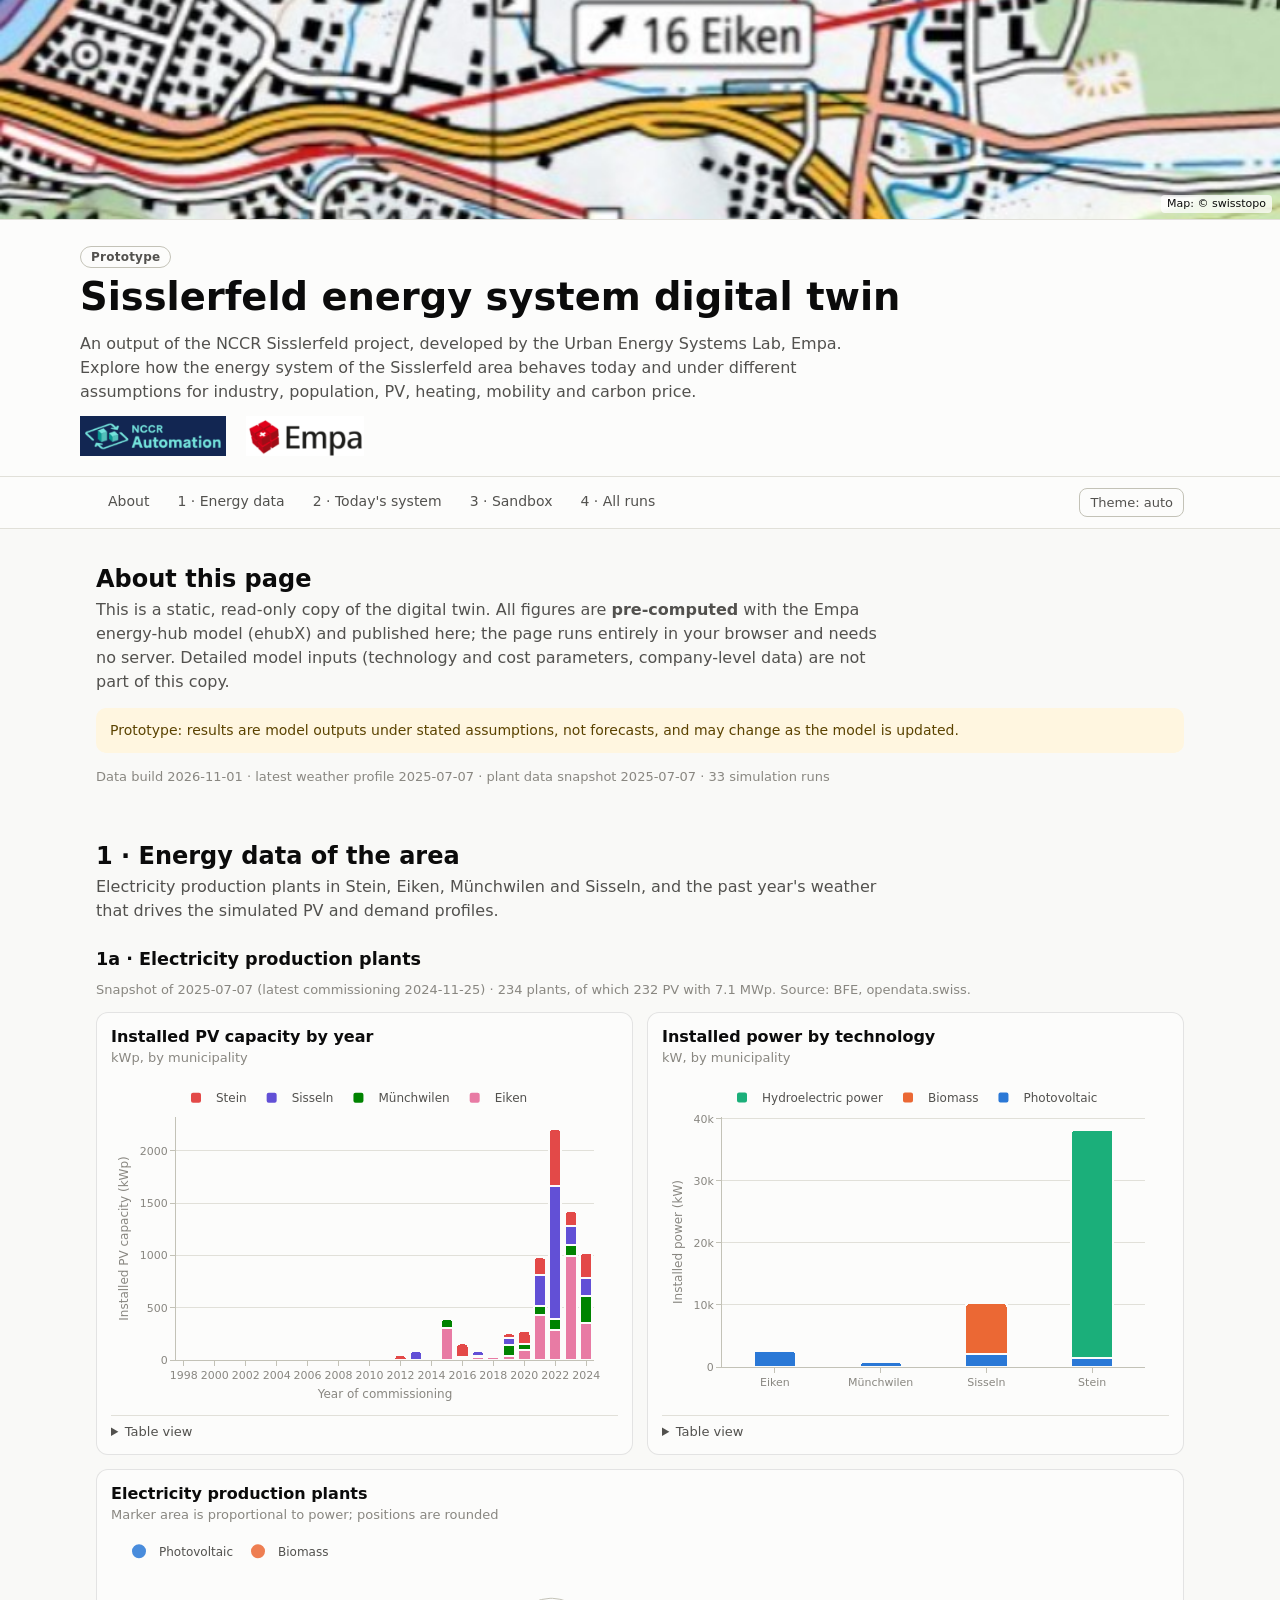
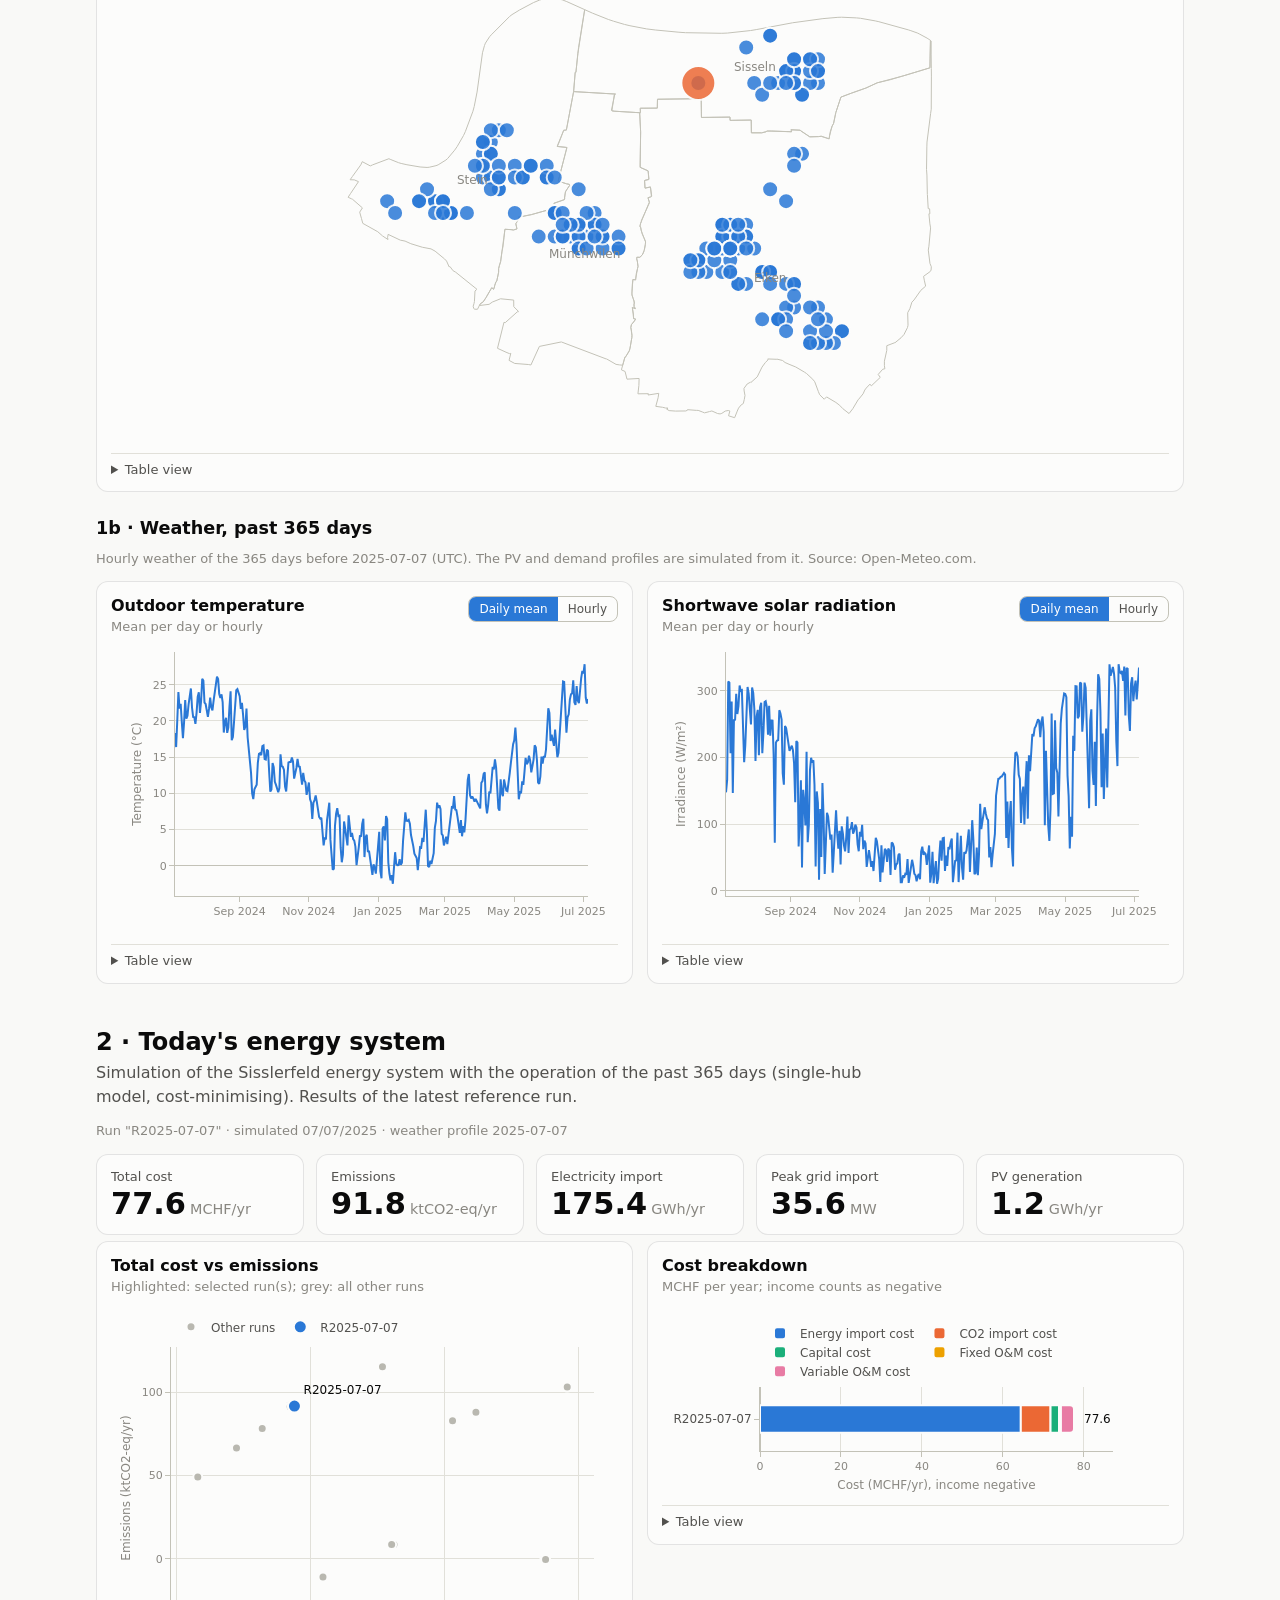
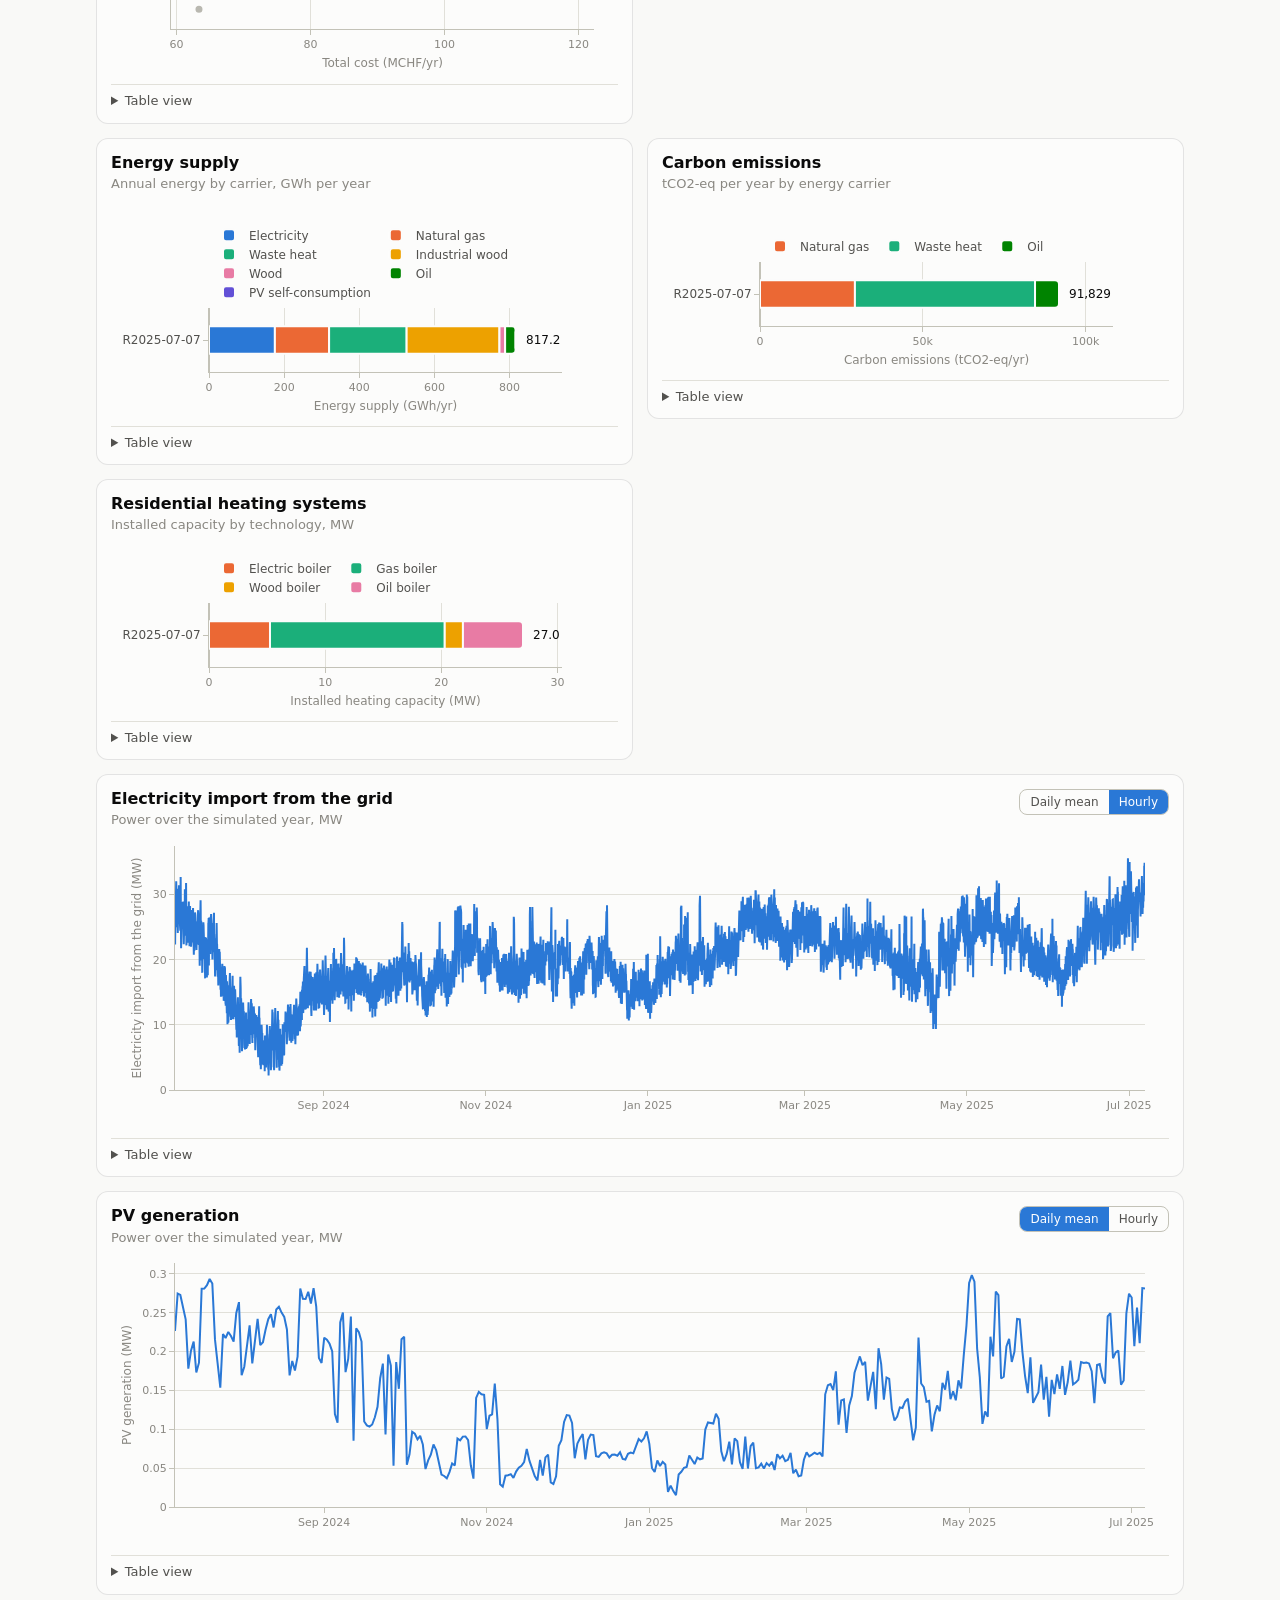
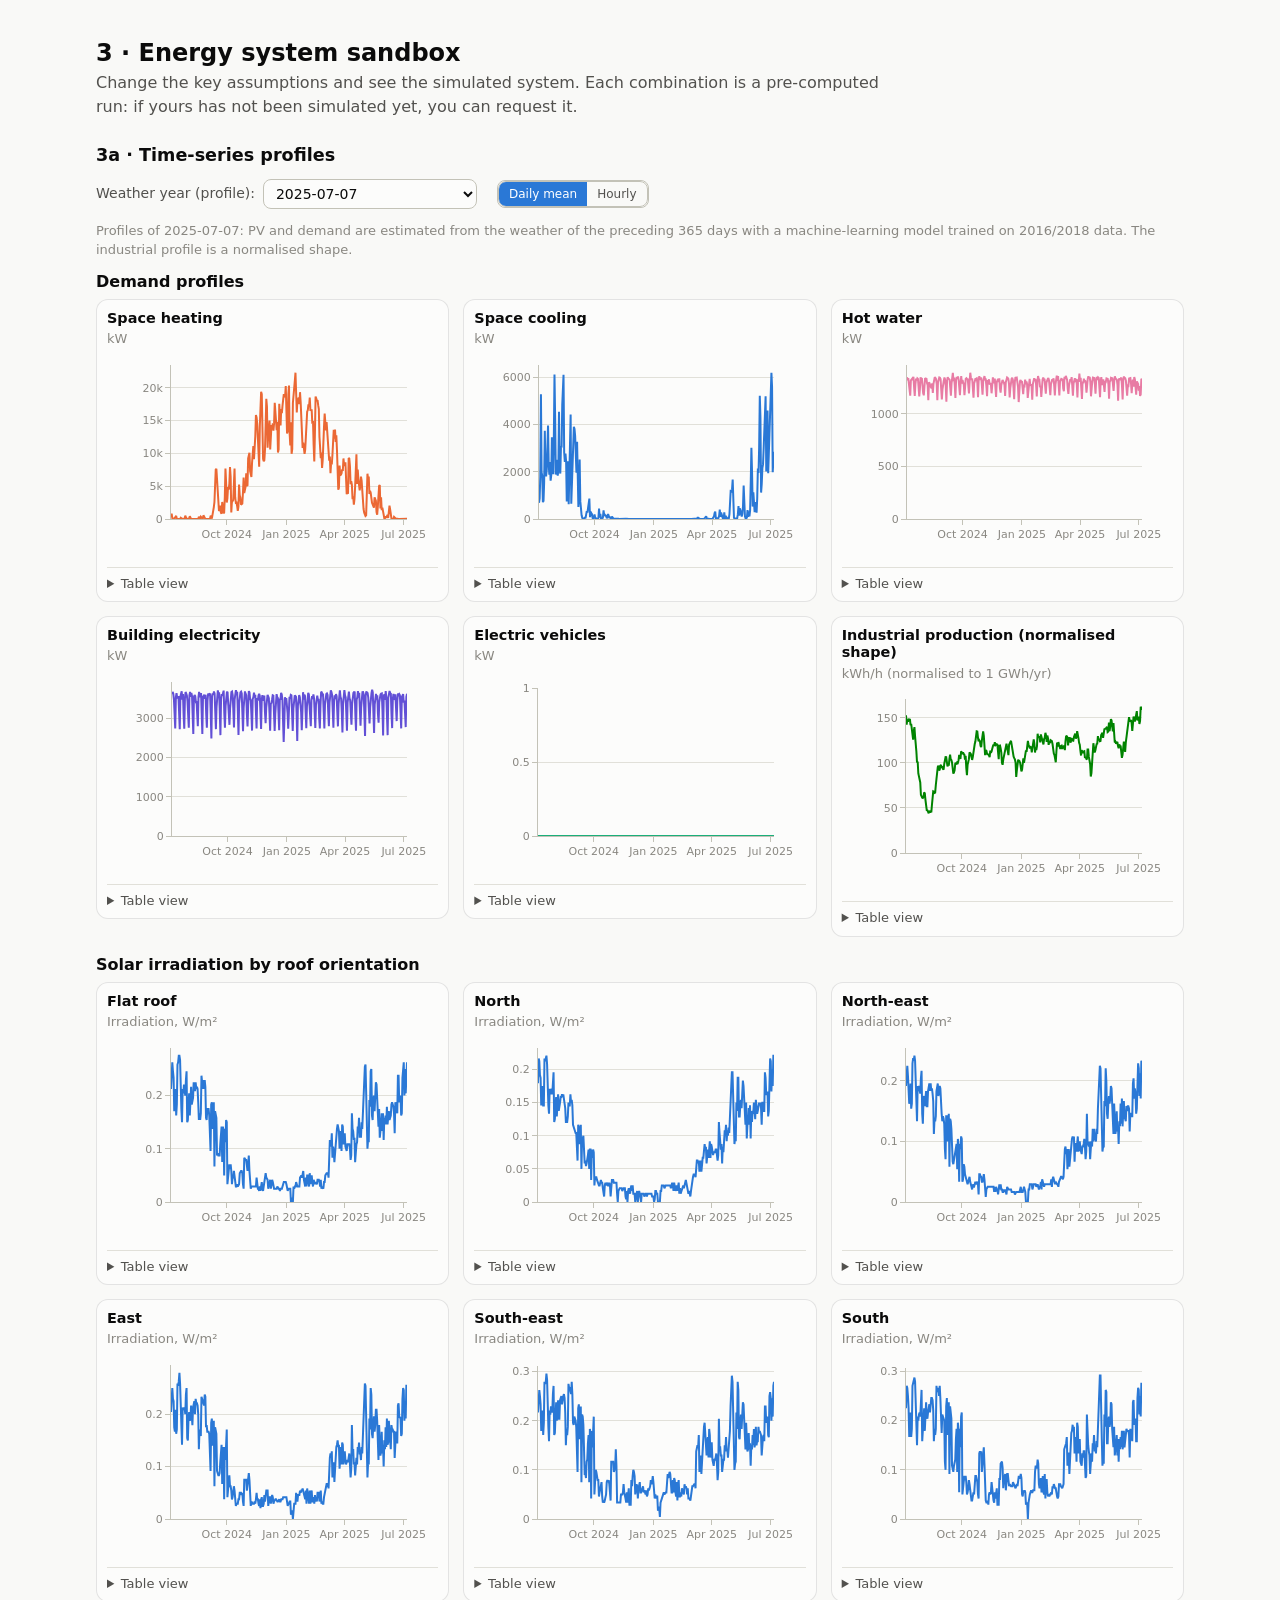
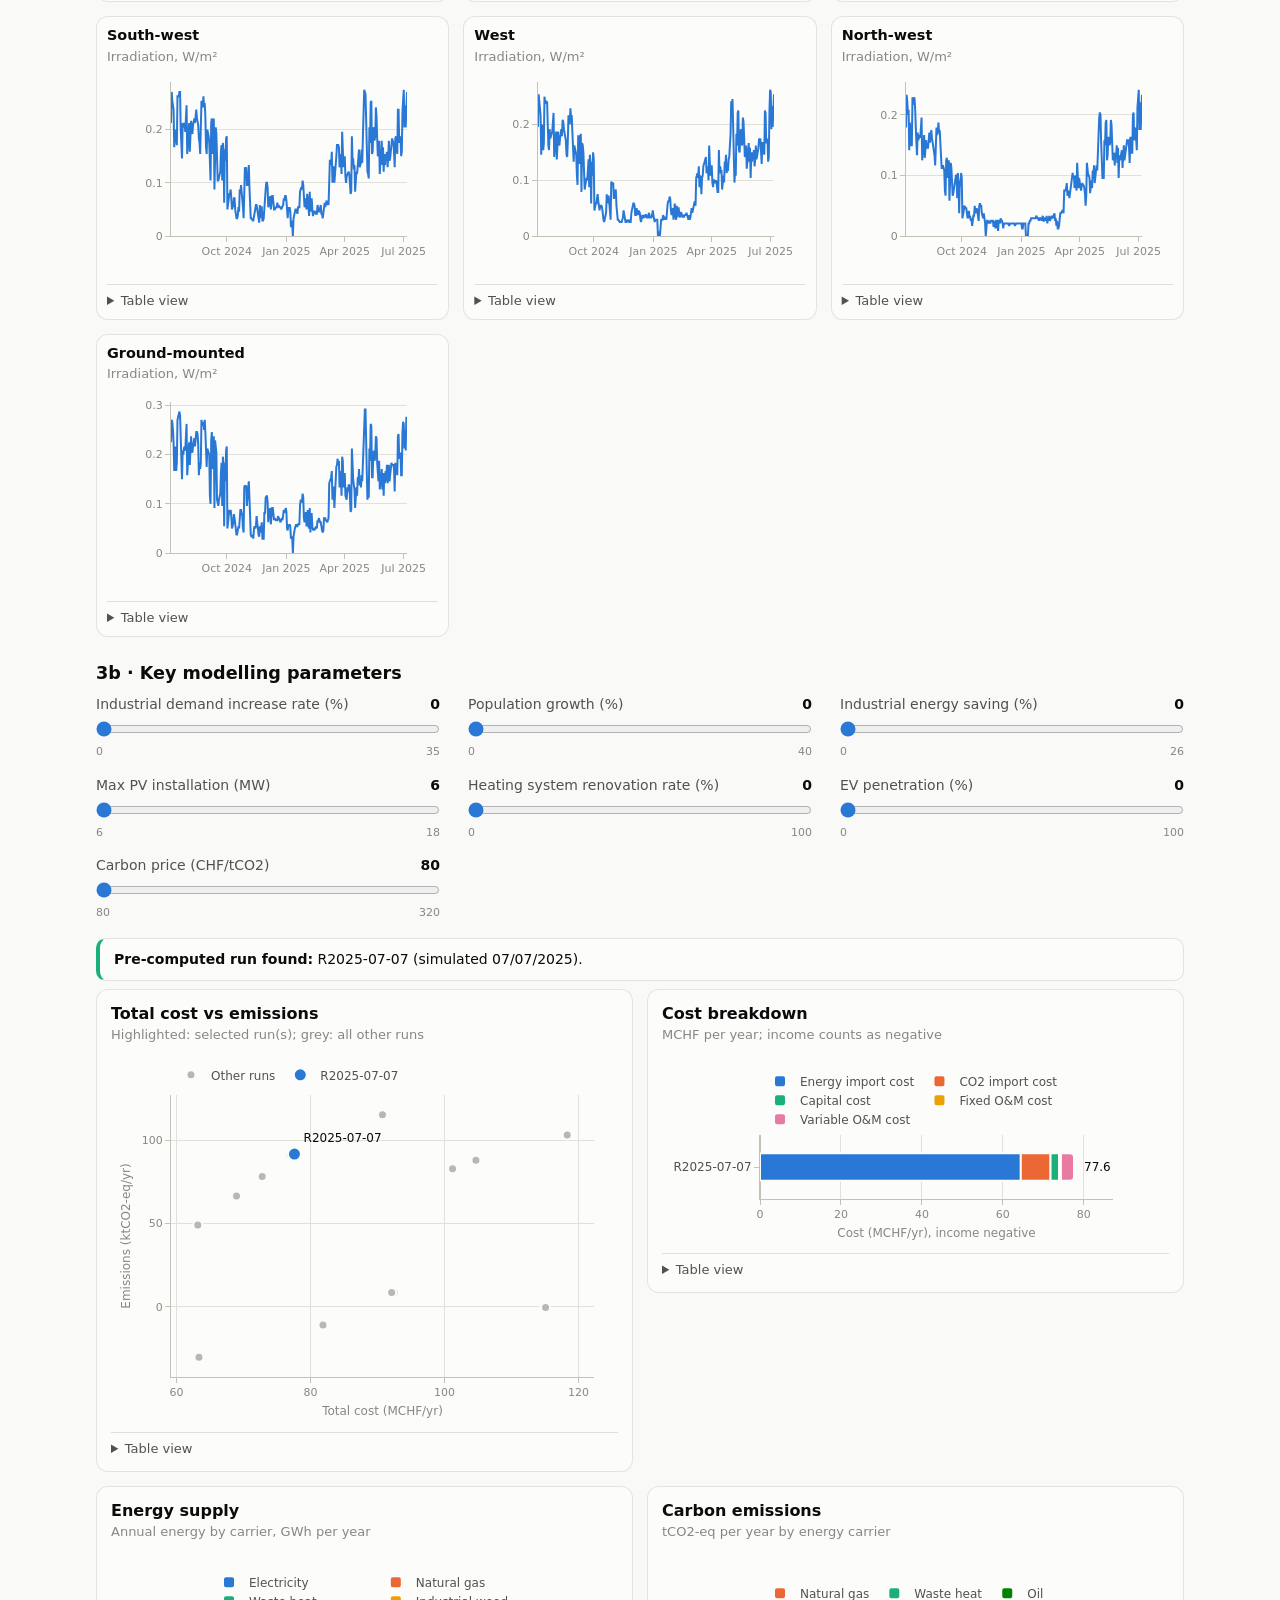
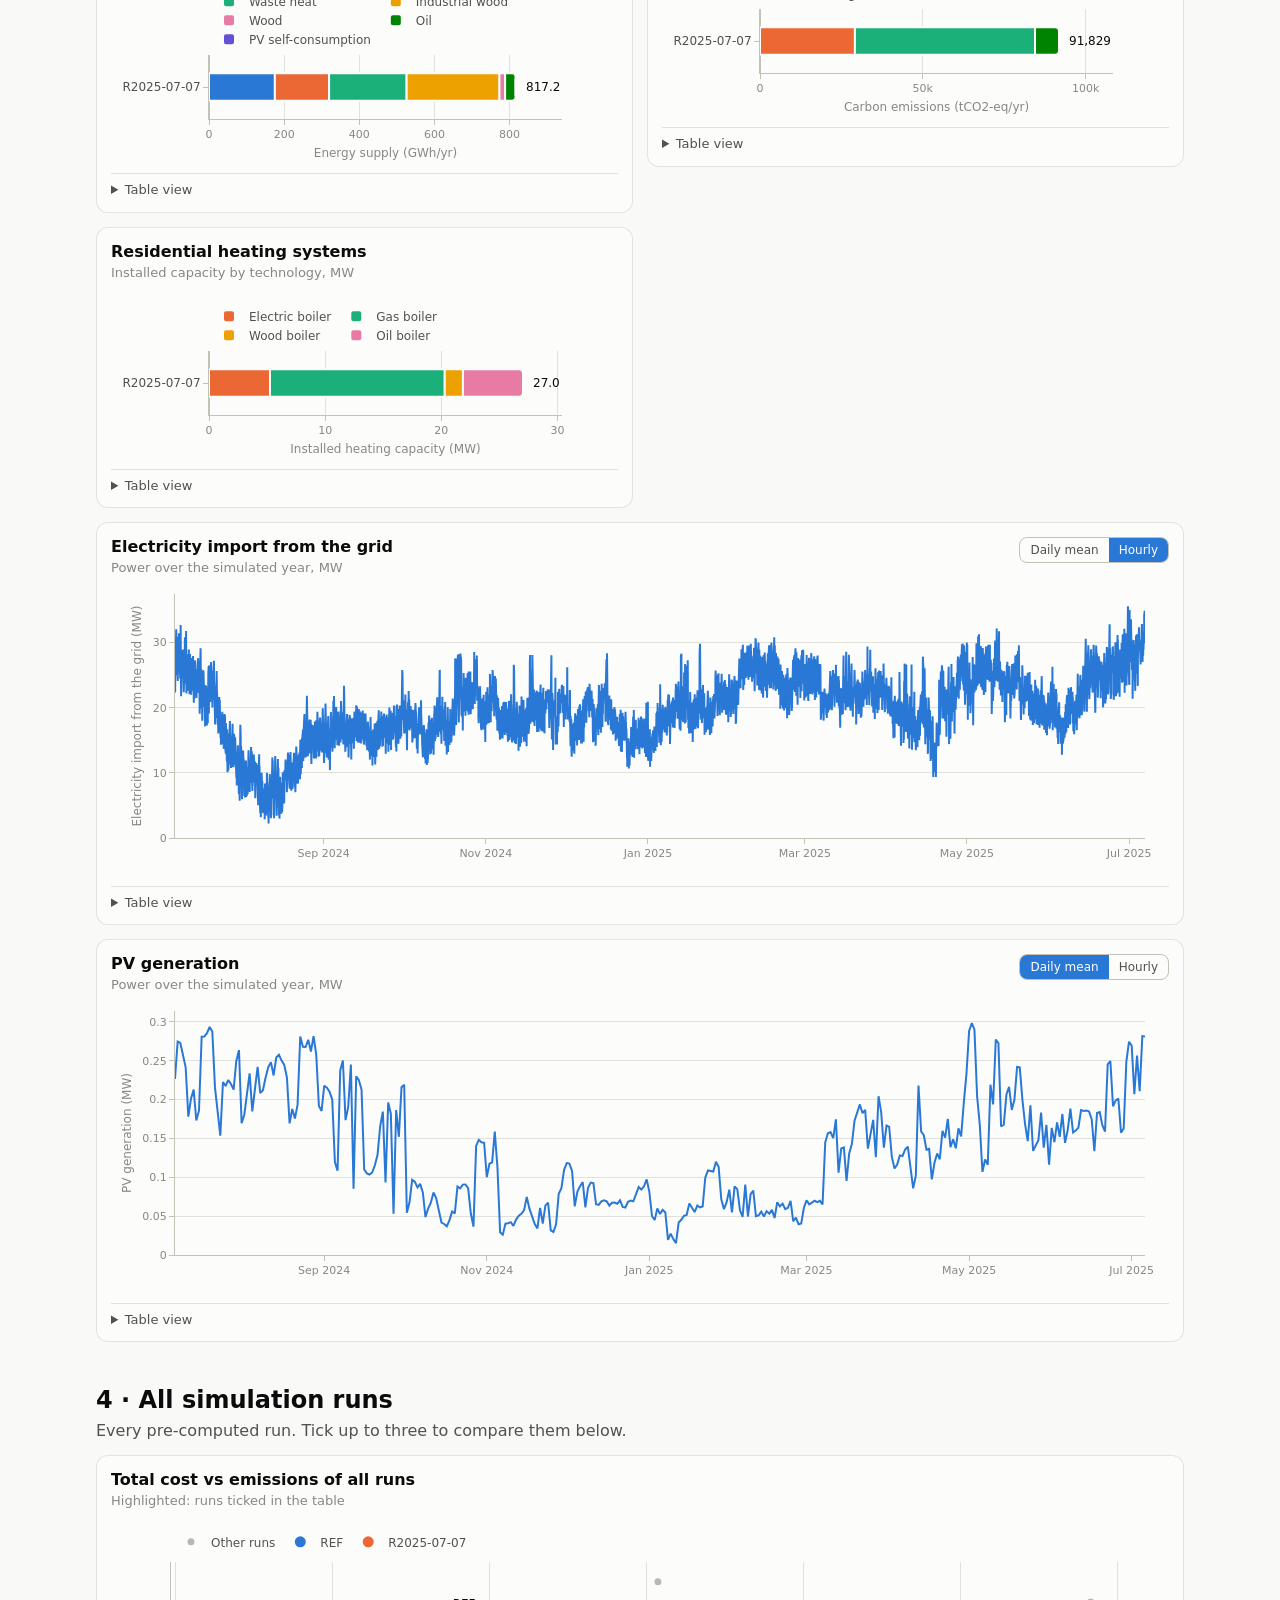
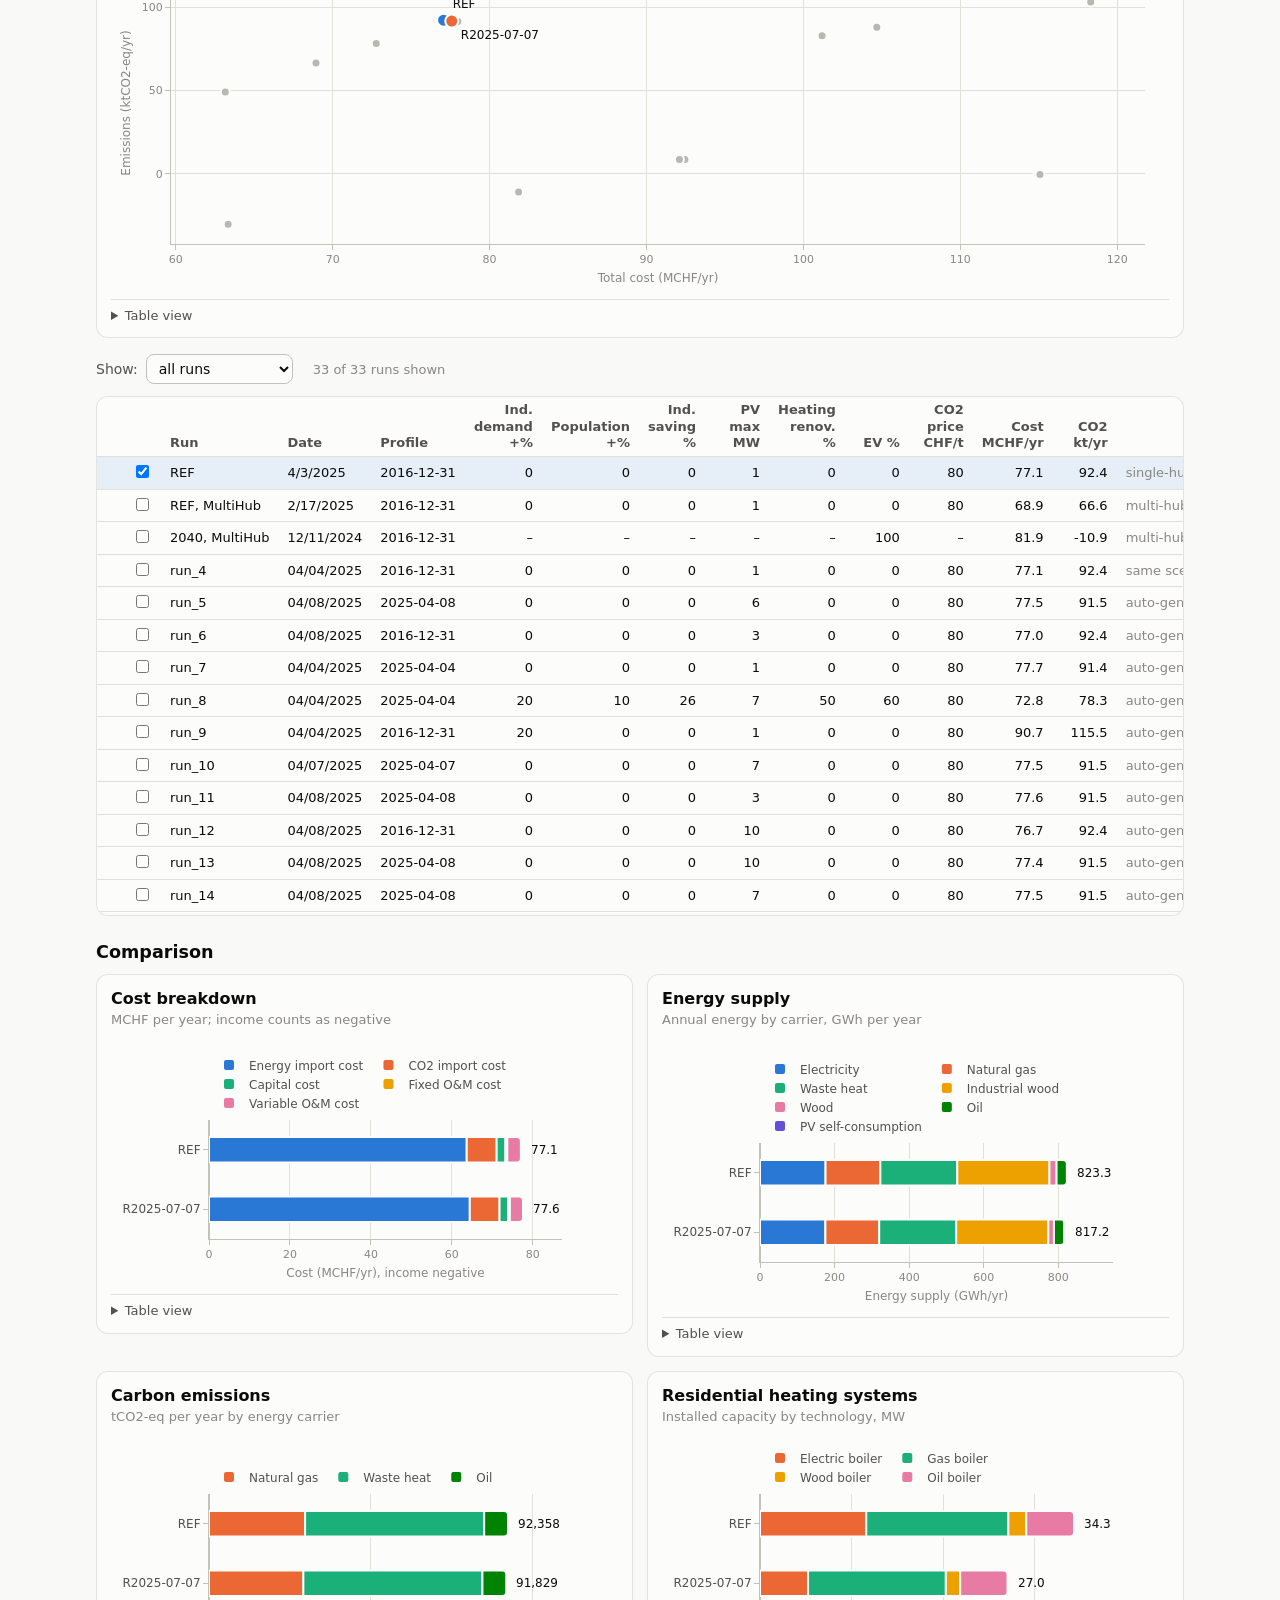
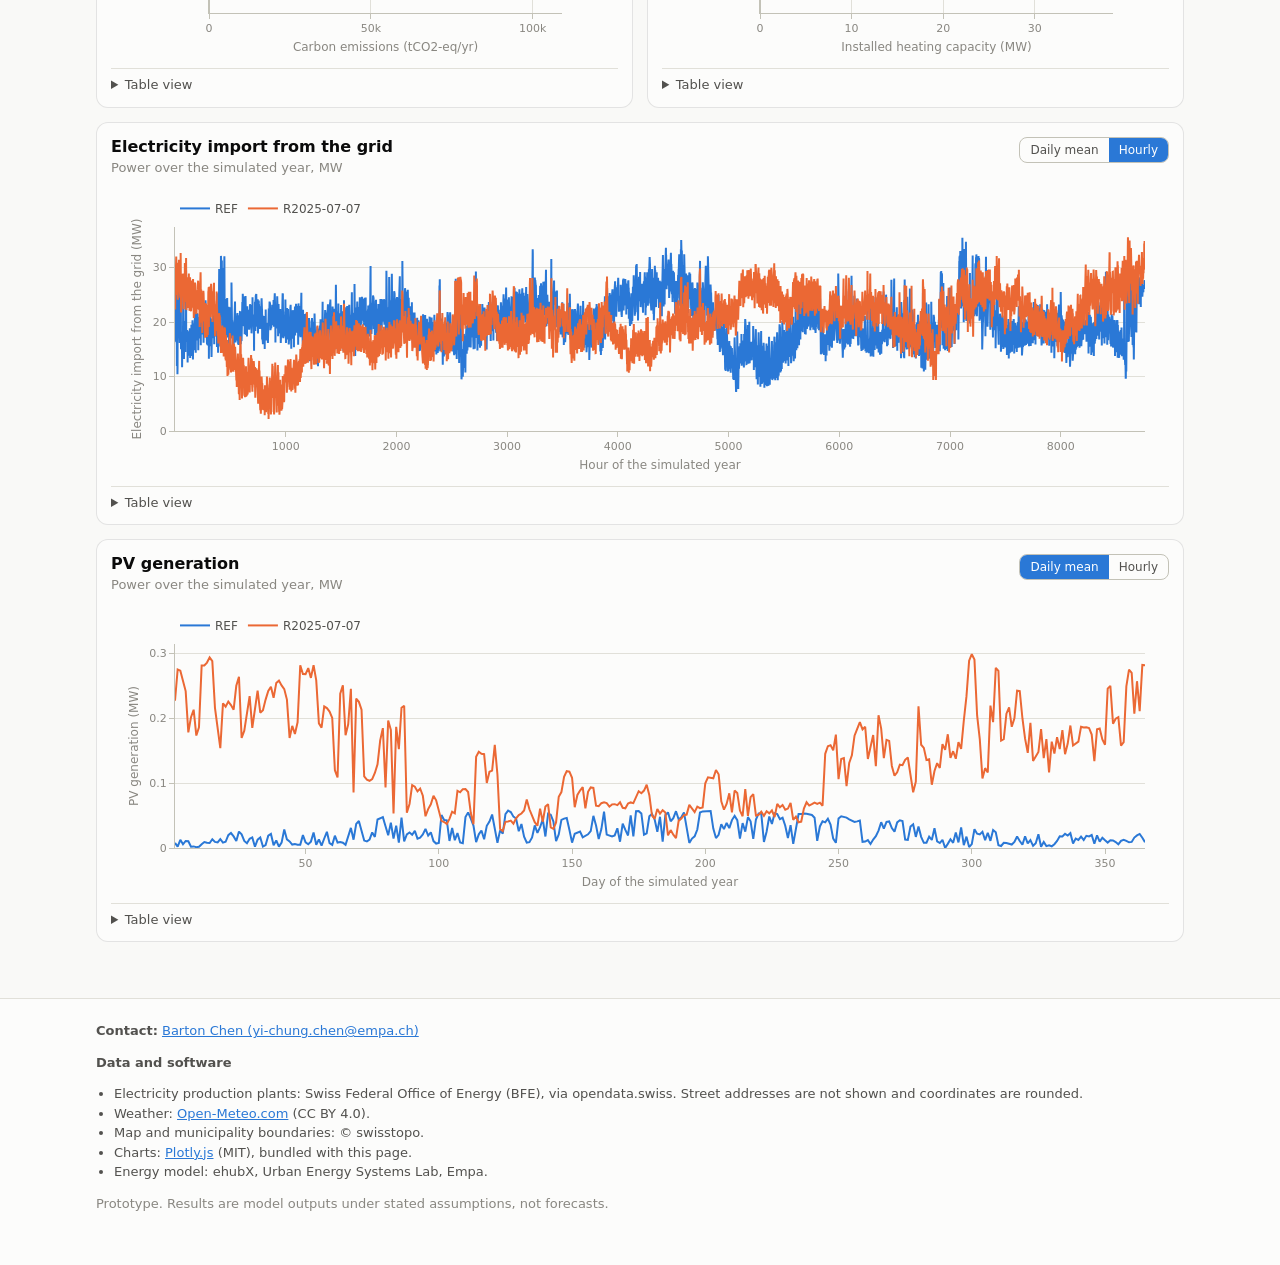
==== site/index.html @ 05791dcd "public static page of the Sisslerfeld energy digital twin Static, offline-capable page (no build ste" ====
<!doctype html>
<html lang="en">
<head>
  <meta charset="utf-8">
  <meta name="viewport" content="width=device-width, initial-scale=1">
  <title>Sisslerfeld Energy Digital Twin</title>
  <meta name="description" content="Interactive, public view of the energy system digital twin of the Sisslerfeld area (NCCR / Empa). Pre-computed simulation results; no live data processing.">
  <link rel="stylesheet" href="css/style.css">
</head>
<body>
  <header class="hero">
    <div class="hero-map" role="img" aria-label="Topographic map of Stein, Sisseln, Eiken and Münchwilen"><small>Map: &copy; swisstopo</small></div>
    <div class="wrap hero-body">
      <div>
        <span class="badge">Prototype</span>
        <h1>Sisslerfeld energy system digital twin</h1>
      </div>
      <p class="lead" style="color:var(--text-2);max-width:78ch;margin:0">
        An output of the NCCR Sisslerfeld project, developed by the Urban Energy Systems Lab, Empa.
        Explore how the energy system of the Sisslerfeld area behaves today and under different
        assumptions for industry, population, PV, heating, mobility and carbon price.
      </p>
      <div class="logos">
        <img src="assets/nccr_logo.png" alt="NCCR">
        <img src="assets/empa_logo.png" alt="Empa">
      </div>
    </div>
  </header>

  <nav class="topnav" aria-label="Sections">
    <div class="wrap">
      <a href="#about">About</a>
      <a href="#live">1 &middot; Energy data</a>
      <a href="#today">2 &middot; Today's system</a>
      <a href="#sandbox">3 &middot; Sandbox</a>
      <a href="#runs">4 &middot; All runs</a>
      <span class="spacer"></span>
      <button id="theme-btn" type="button" aria-label="Switch colour theme">Theme: auto</button>
    </div>
  </nav>

  <div id="fatal" role="alert"></div>
  <noscript>This page needs JavaScript to draw its charts.</noscript>

  <main>
    <section class="block" id="about">
      <div class="wrap">
        <h2>About this page</h2>
        <p class="lead">
          This is a static, read-only copy of the digital twin. All figures are <strong>pre-computed</strong>
          with the Empa energy-hub model (ehubX) and published here; the page runs entirely in your browser
          and needs no server. Detailed model inputs (technology and cost parameters, company-level data) are
          not part of this copy.
        </p>
        <div class="notice" id="data-notice"></div>
        <p class="meta" id="about-meta"></p>
      </div>
    </section>

    <section class="block" id="live">
      <div class="wrap">
        <h2>1 &middot; Energy data of the area</h2>
        <p class="lead">Electricity production plants in Stein, Eiken, Münchwilen and Sisseln, and the past year's weather
          that drives the simulated PV and demand profiles.</p>

        <h3 class="group">1a &middot; Electricity production plants</h3>
        <p class="meta" id="plants-meta"></p>
        <div class="grid two" id="plants-grid"></div>
        <div style="margin-top:14px" id="plants-map"></div>

        <h3 class="group">1b &middot; Weather, past 365 days</h3>
        <p class="meta" id="weather-meta"></p>
        <div class="grid two" id="weather-grid"></div>
      </div>
    </section>

    <section class="block" id="today">
      <div class="wrap">
        <h2>2 &middot; Today's energy system</h2>
        <p class="lead">Simulation of the Sisslerfeld energy system with the operation of the past 365 days
          (single-hub model, cost-minimising). Results of the latest reference run.</p>
        <p class="meta" id="today-meta"></p>
        <div id="today-tiles"></div>
        <div id="today-results"></div>
      </div>
    </section>

    <section class="block" id="sandbox">
      <div class="wrap">
        <h2>3 &middot; Energy system sandbox</h2>
        <p class="lead">Change the key assumptions and see the simulated system. Each combination is a pre-computed
          run: if yours has not been simulated yet, you can request it.</p>

        <h3 class="group">3a &middot; Time-series profiles</h3>
        <div class="toolbar">
          <label>Weather year (profile):
            <select id="profile-select"></select>
          </label>
          <span class="seg" id="profile-res" role="group" aria-label="Time resolution"></span>
        </div>
        <p class="meta" id="profile-meta"></p>
        <h3 style="margin:12px 0 8px">Demand profiles</h3>
        <div class="grid three" id="profile-demand"></div>
        <h3 style="margin:18px 0 8px">Solar irradiation by roof orientation</h3>
        <div class="grid three" id="profile-solar"></div>

        <h3 class="group">3b &middot; Key modelling parameters</h3>
        <div class="sliders" id="sliders"></div>
        <div id="match-status"></div>
        <div id="sandbox-results"></div>
      </div>
    </section>

    <section class="block" id="runs">
      <div class="wrap">
        <h2>4 &middot; All simulation runs</h2>
        <p class="lead">Every pre-computed run. Tick up to three to compare them below.</p>
        <div id="runs-overview"></div>
        <div class="toolbar" style="margin-top:16px">
          <label>Show:
            <select id="runs-filter">
              <option value="all">all runs</option>
              <option value="single-hub">single-hub runs</option>
              <option value="multi-hub">multi-hub runs</option>
            </select>
          </label>
          <span class="meta" id="runs-count"></span>
        </div>
        <div class="runs-wrap"><table class="runs" id="runs-table"></table></div>
        <h3 class="group">Comparison</h3>
        <div id="runs-compare"></div>
      </div>
    </section>
  </main>

  <footer>
    <div class="wrap">
      <p><strong>Contact:</strong> <a id="contact-link" href="#"></a></p>
      <p><strong>Data and software</strong></p>
      <ul>
        <li>Electricity production plants: Swiss Federal Office of Energy (BFE), via opendata.swiss. Street addresses are not shown and coordinates are rounded.</li>
        <li>Weather: <a href="https://open-meteo.com/">Open-Meteo.com</a> (CC BY 4.0).</li>
        <li>Map and municipality boundaries: &copy; swisstopo.</li>
        <li>Charts: <a href="https://plotly.com/javascript/">Plotly.js</a> (MIT), bundled with this page.</li>
        <li>Energy model: ehubX, Urban Energy Systems Lab, Empa.</li>
      </ul>
      <p class="meta">Prototype. Results are model outputs under stated assumptions, not forecasts. <span id="repo-link"></span></p>
    </div>
  </footer>

  <script src="config.js"></script>
  <script src="js/data.js"></script>
  <script src="data/manifest.js"></script>
  <script src="vendor/plotly-cartesian.min.js"></script>
  <script src="js/charts.js"></script>
  <script src="js/app.js"></script>
</body>
</html>
---- site/css/style.css ----
/* Sisslerfeld digital twin - public page.
 * Colour tokens follow the validated categorical palette (8 slots, fixed order); dark mode is
 * a separate selection of the same hues, not an automatic flip. */

:root {
  color-scheme: light;
  --page: #f9f9f7;
  --surface: #fcfcfb;
  --text: #0b0b0b;
  --text-2: #52514e;
  --muted: #898781;
  --grid: #e1e0d9;
  --axis: #c3c2b7;
  --border: rgba(11, 11, 11, 0.10);
  --accent: #2a78d6;
  --accent-ink: #ffffff;
  --other: #b9b8b0;
  --s1: #2a78d6; --s2: #eb6834; --s3: #1baf7a; --s4: #eda100;
  --s5: #e87ba4; --s6: #008300; --s7: #6250d6; --s8: #e34948;
  --warn-bg: #fff6e0; --warn-ink: #5b4300;
  --sans: system-ui, -apple-system, "Segoe UI", sans-serif;
}
@media (prefers-color-scheme: dark) {
  :root:where(:not([data-theme="light"])) {
    color-scheme: dark;
    --page: #0d0d0d; --surface: #1a1a19; --text: #f0efec; --text-2: #c3c2b7; --muted: #898781;
    --grid: #2c2c2a; --axis: #383835; --border: rgba(255, 255, 255, 0.10);
    --accent: #3987e5; --other: #55544f;
    --s1: #3987e5; --s2: #d95926; --s3: #199e70; --s4: #c98500;
    --s5: #d55181; --s6: #008300; --s7: #9085e9; --s8: #e66767;
    --warn-bg: #3a2f10; --warn-ink: #f1dca0;
  }
}
:root[data-theme="dark"] {
  color-scheme: dark;
  --page: #0d0d0d; --surface: #1a1a19; --text: #f0efec; --text-2: #c3c2b7; --muted: #898781;
  --grid: #2c2c2a; --axis: #383835; --border: rgba(255, 255, 255, 0.10);
  --accent: #3987e5; --other: #55544f;
  --s1: #3987e5; --s2: #d95926; --s3: #199e70; --s4: #c98500;
  --s5: #d55181; --s6: #008300; --s7: #9085e9; --s8: #e66767;
  --warn-bg: #3a2f10; --warn-ink: #f1dca0;
}

* { box-sizing: border-box; }
html { scroll-behavior: smooth; scroll-padding-top: 64px; }
body {
  margin: 0; background: var(--page); color: var(--text);
  font-family: var(--sans); font-size: 16px; line-height: 1.5;
}
a { color: var(--accent); }
h1, h2, h3 { line-height: 1.2; margin: 0; font-weight: 650; }
h1 { font-size: clamp(1.7rem, 3.5vw, 2.4rem); }
h2 { font-size: 1.5rem; margin-bottom: 4px; }
h3 { font-size: 1rem; }
p { margin: 0 0 12px; }

.wrap { max-width: 1120px; margin: 0 auto; padding: 0 16px; }

/* ---- header */
.hero { background: var(--surface); border-bottom: 1px solid var(--grid); }
.hero-map {
  height: 220px; background: center / cover no-repeat url("../assets/sisslerfeld_map.png");
  position: relative; border-bottom: 1px solid var(--grid);
}
.hero-map small {
  position: absolute; right: 8px; bottom: 6px; font-size: 11px; color: #0b0b0b;
  background: rgba(255, 255, 255, .75); padding: 1px 6px; border-radius: 4px;
}
.hero-body { padding: 24px 0 20px; display: grid; gap: 12px; }
.badge {
  display: inline-block; font-size: 12px; font-weight: 600; letter-spacing: .02em; color: var(--text-2);
  border: 1px solid var(--axis); border-radius: 999px; padding: 1px 10px; margin-bottom: 6px;
}
.logos { display: flex; gap: 20px; align-items: center; flex-wrap: wrap; }
.logos img { height: 40px; width: auto; }
:root[data-theme="dark"] .logos img { background: #fff; padding: 4px 8px; border-radius: 6px; }
@media (prefers-color-scheme: dark) {
  :root:where(:not([data-theme="light"])) .logos img { background: #fff; padding: 4px 8px; border-radius: 6px; }
}

/* ---- top nav */
.topnav { position: sticky; top: 0; z-index: 20; background: var(--surface); border-bottom: 1px solid var(--grid); }
.topnav .wrap { display: flex; gap: 4px; align-items: center; overflow-x: auto; }
.topnav a {
  color: var(--text-2); text-decoration: none; padding: 14px 12px; font-size: 14px; white-space: nowrap;
  border-bottom: 2px solid transparent;
}
.topnav a:hover { color: var(--text); border-bottom-color: var(--axis); }
.topnav .spacer { flex: 1; }
.topnav button {
  font: inherit; font-size: 13px; color: var(--text-2); background: none; border: 1px solid var(--axis);
  border-radius: 8px; padding: 4px 10px; cursor: pointer; white-space: nowrap;
}
.topnav button:hover { color: var(--text); }

/* ---- sections */
section.block { padding: 36px 0 8px; }
section.block > .wrap > .lead { color: var(--text-2); max-width: 78ch; }
.notice {
  background: var(--warn-bg); color: var(--warn-ink); border-radius: 10px; padding: 12px 14px; font-size: 14px; margin: 14px 0;
}
.meta { color: var(--muted); font-size: 13px; }
h3.group { margin: 26px 0 10px; font-size: 1.1rem; }

/* ---- cards & grids */
.grid { display: grid; gap: 14px; align-items: start; }
.grid.two { grid-template-columns: repeat(auto-fit, minmax(min(100%, 480px), 1fr)); }
.grid.three { grid-template-columns: repeat(auto-fill, minmax(min(100%, 330px), 1fr)); }
.card {
  background: var(--surface); border: 1px solid var(--border); border-radius: 12px; padding: 14px 14px 8px; min-width: 0;
}
.card > header { display: flex; justify-content: space-between; gap: 10px; align-items: flex-start; margin-bottom: 4px; }
.card .sub { color: var(--muted); font-size: 13px; margin: 2px 0 0; }
.card .plot { width: 100%; }
.card.small { padding: 10px 10px 4px; }
.card.small h3 { font-size: .9rem; }
details.tbl { margin-top: 4px; border-top: 1px solid var(--grid); padding: 6px 0 4px; }
details.tbl summary { cursor: pointer; font-size: 13px; color: var(--text-2); }
.tbl-body { overflow: auto; max-height: 320px; margin-top: 6px; }
.tbl-body table { border-collapse: collapse; font-size: 13px; width: 100%; }
.tbl-body th, .tbl-body td { text-align: right; padding: 3px 8px; border-bottom: 1px solid var(--grid); white-space: nowrap; }
.tbl-body th:first-child, .tbl-body td:first-child { text-align: left; }
.tbl-body th { position: sticky; top: 0; background: var(--surface); color: var(--text-2); font-weight: 600; }

/* ---- stat tiles */
.tiles { display: grid; gap: 12px; grid-template-columns: repeat(auto-fit, minmax(170px, 1fr)); margin: 14px 0 6px; }
.tile { background: var(--surface); border: 1px solid var(--border); border-radius: 12px; padding: 12px 14px; }
.tile .l { color: var(--text-2); font-size: 13px; }
.tile .v { font-size: 1.9rem; font-weight: 650; line-height: 1.15; }
.tile .u { font-size: .9rem; font-weight: 500; color: var(--muted); margin-left: 4px; }

/* ---- controls */
.seg { display: inline-flex; border: 1px solid var(--axis); border-radius: 8px; overflow: hidden; }
.seg button {
  font: inherit; font-size: 12px; padding: 3px 10px; border: 0; background: none; color: var(--text-2); cursor: pointer;
}
.seg button[aria-pressed="true"] { background: var(--accent); color: var(--accent-ink); }
.toolbar { display: flex; flex-wrap: wrap; gap: 12px 20px; align-items: center; margin: 12px 0; }
.toolbar label { font-size: 14px; color: var(--text-2); display: flex; gap: 8px; align-items: center; }
select {
  font: inherit; font-size: 14px; color: var(--text); background: var(--surface); border: 1px solid var(--axis);
  border-radius: 8px; padding: 5px 8px;
}
button.primary {
  font: inherit; font-weight: 600; background: var(--accent); color: var(--accent-ink); border: 0; border-radius: 8px;
  padding: 9px 16px; cursor: pointer; text-decoration: none; display: inline-block;
}
button.ghost, a.ghost {
  font: inherit; font-size: 13px; background: none; color: var(--text-2); border: 1px solid var(--axis);
  border-radius: 8px; padding: 5px 10px; cursor: pointer; text-decoration: none;
}

/* ---- sliders */
.sliders { display: grid; gap: 14px 28px; grid-template-columns: repeat(auto-fit, minmax(min(100%, 320px), 1fr)); }
.slider label { display: flex; justify-content: space-between; gap: 8px; font-size: 14px; color: var(--text-2); }
.slider output { font-weight: 650; color: var(--text); }
.slider input[type=range] { width: 100%; accent-color: var(--accent); margin: 6px 0 0; }
.slider .ends { display: flex; justify-content: space-between; font-size: 11px; color: var(--muted); }
.status { border-radius: 10px; padding: 10px 14px; font-size: 14px; margin: 16px 0 8px; border: 1px solid var(--border); background: var(--surface); }
.status.ok { border-left: 4px solid var(--s3); }
.status.miss { border-left: 4px solid var(--s4); }
.chips { display: flex; flex-wrap: wrap; gap: 8px; margin-top: 8px; }
.request { margin-top: 10px; display: grid; gap: 8px; }
.request code {
  display: block; padding: 8px 10px; background: var(--page); border: 1px solid var(--grid); border-radius: 8px;
  font-size: 12px; word-break: break-word;
}

/* ---- runs table */
.runs-wrap { overflow: auto; border: 1px solid var(--border); border-radius: 12px; background: var(--surface); max-height: 520px; }
table.runs { border-collapse: collapse; font-size: 13px; width: 100%; }
table.runs th, table.runs td { padding: 5px 9px; border-bottom: 1px solid var(--grid); text-align: right; white-space: nowrap; }
table.runs th { white-space: normal; vertical-align: bottom; line-height: 1.25; min-width: 64px; }
table.runs th { position: sticky; top: 0; background: var(--surface); color: var(--text-2); font-weight: 600; z-index: 1; }
table.runs td:nth-child(2), table.runs th:nth-child(2), table.runs td:nth-child(3), table.runs th:nth-child(3),
table.runs td:nth-child(4), table.runs th:nth-child(4) { text-align: left; }
table.runs tr.sel { background: color-mix(in srgb, var(--accent) 10%, transparent); }
table.runs td.note { text-align: left; color: var(--muted); max-width: 170px; overflow: hidden; text-overflow: ellipsis; }

/* ---- footer / errors */
footer { margin-top: 48px; border-top: 1px solid var(--grid); background: var(--surface); padding: 22px 0 40px; font-size: 13px; color: var(--text-2); }
footer ul { margin: 6px 0 12px; padding-left: 18px; }
#fatal { display: none; margin: 16px; padding: 12px 14px; border-radius: 8px; background: #fde8e8; color: #7a1010; font-size: 14px; }
noscript { display: block; padding: 16px; }
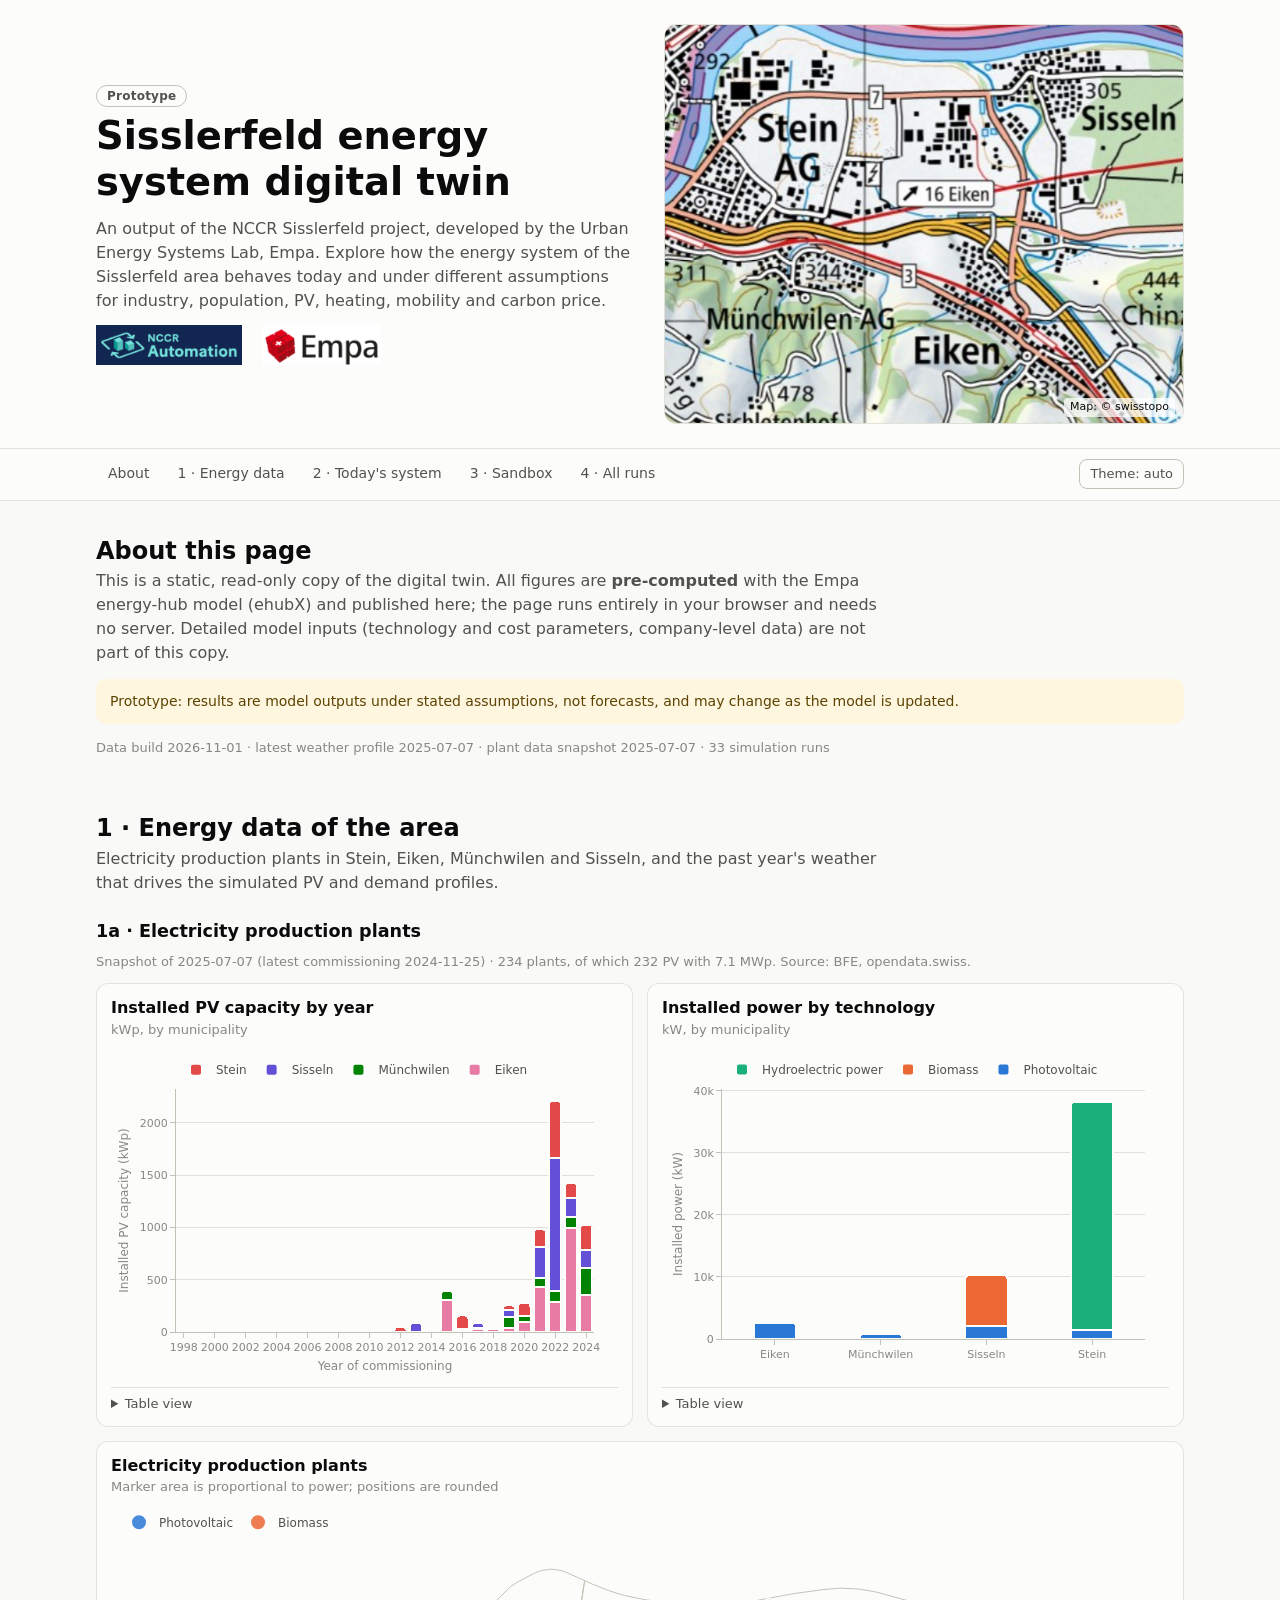
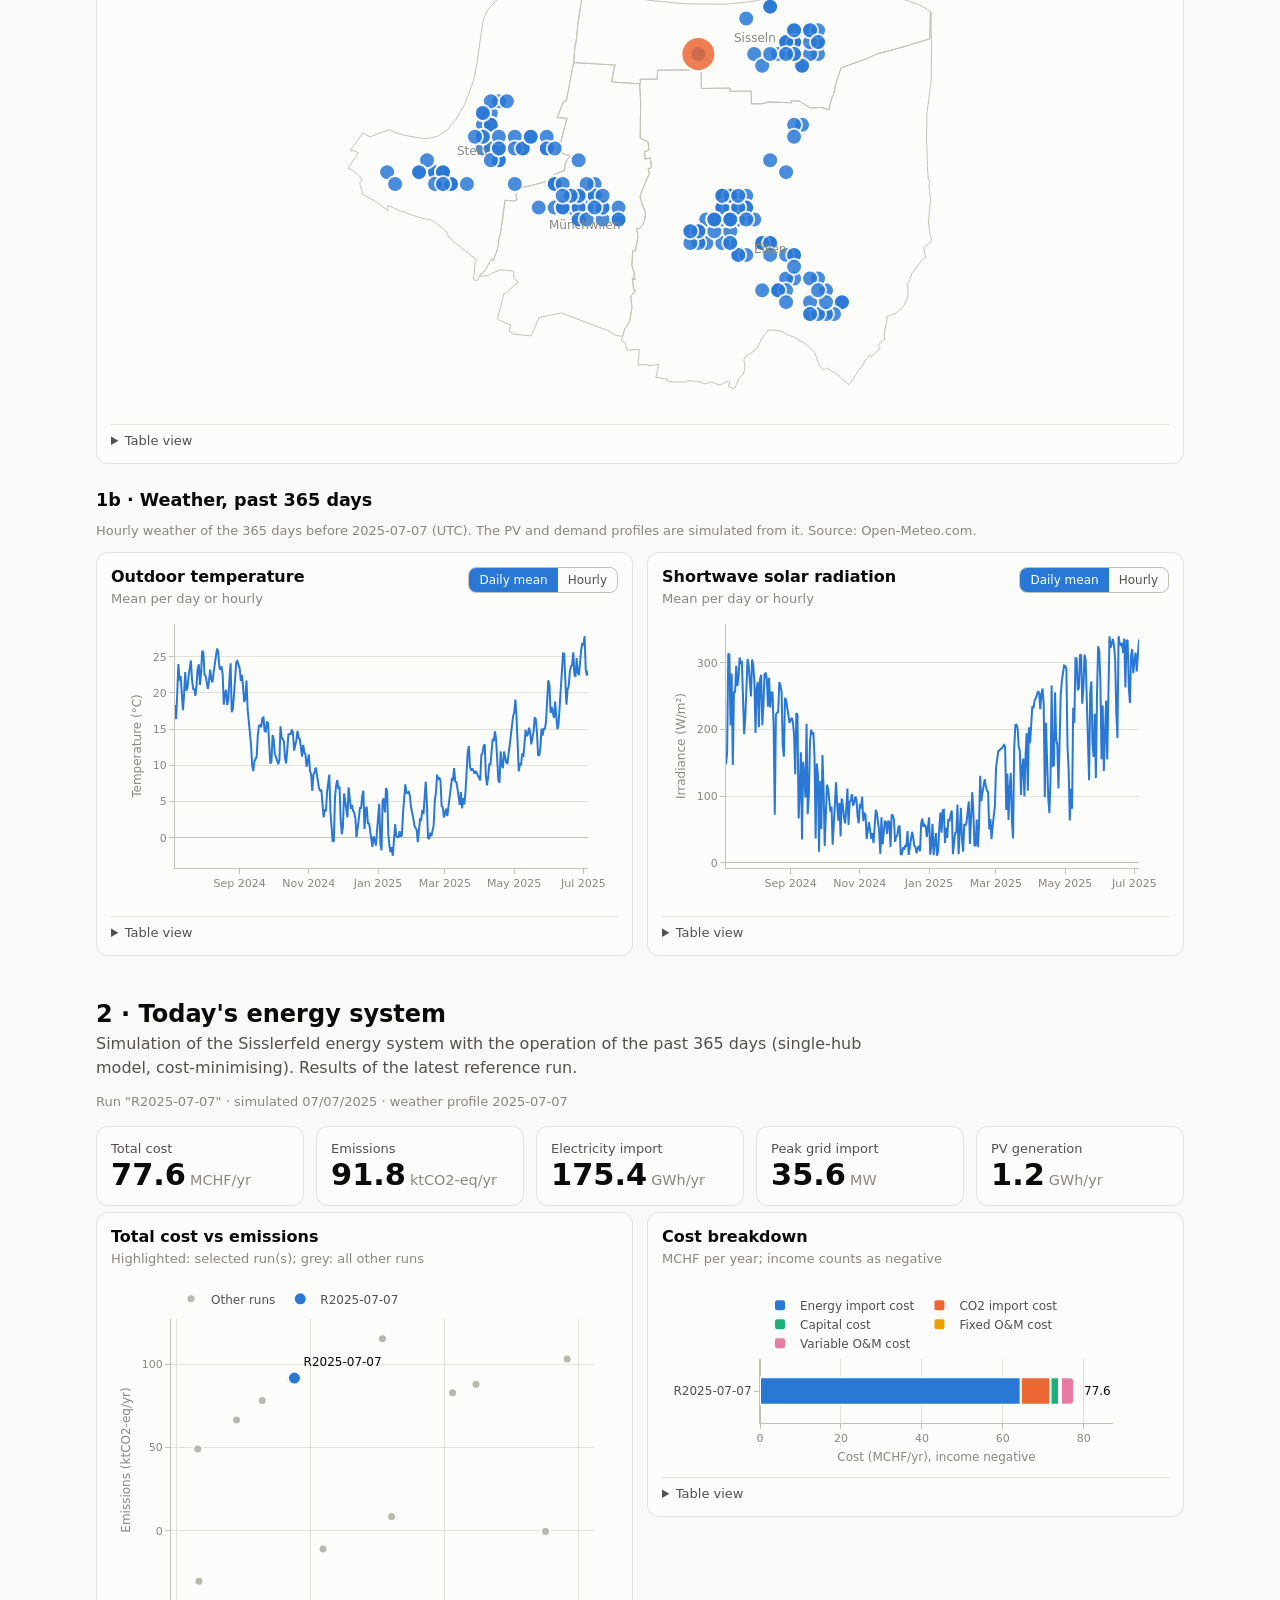
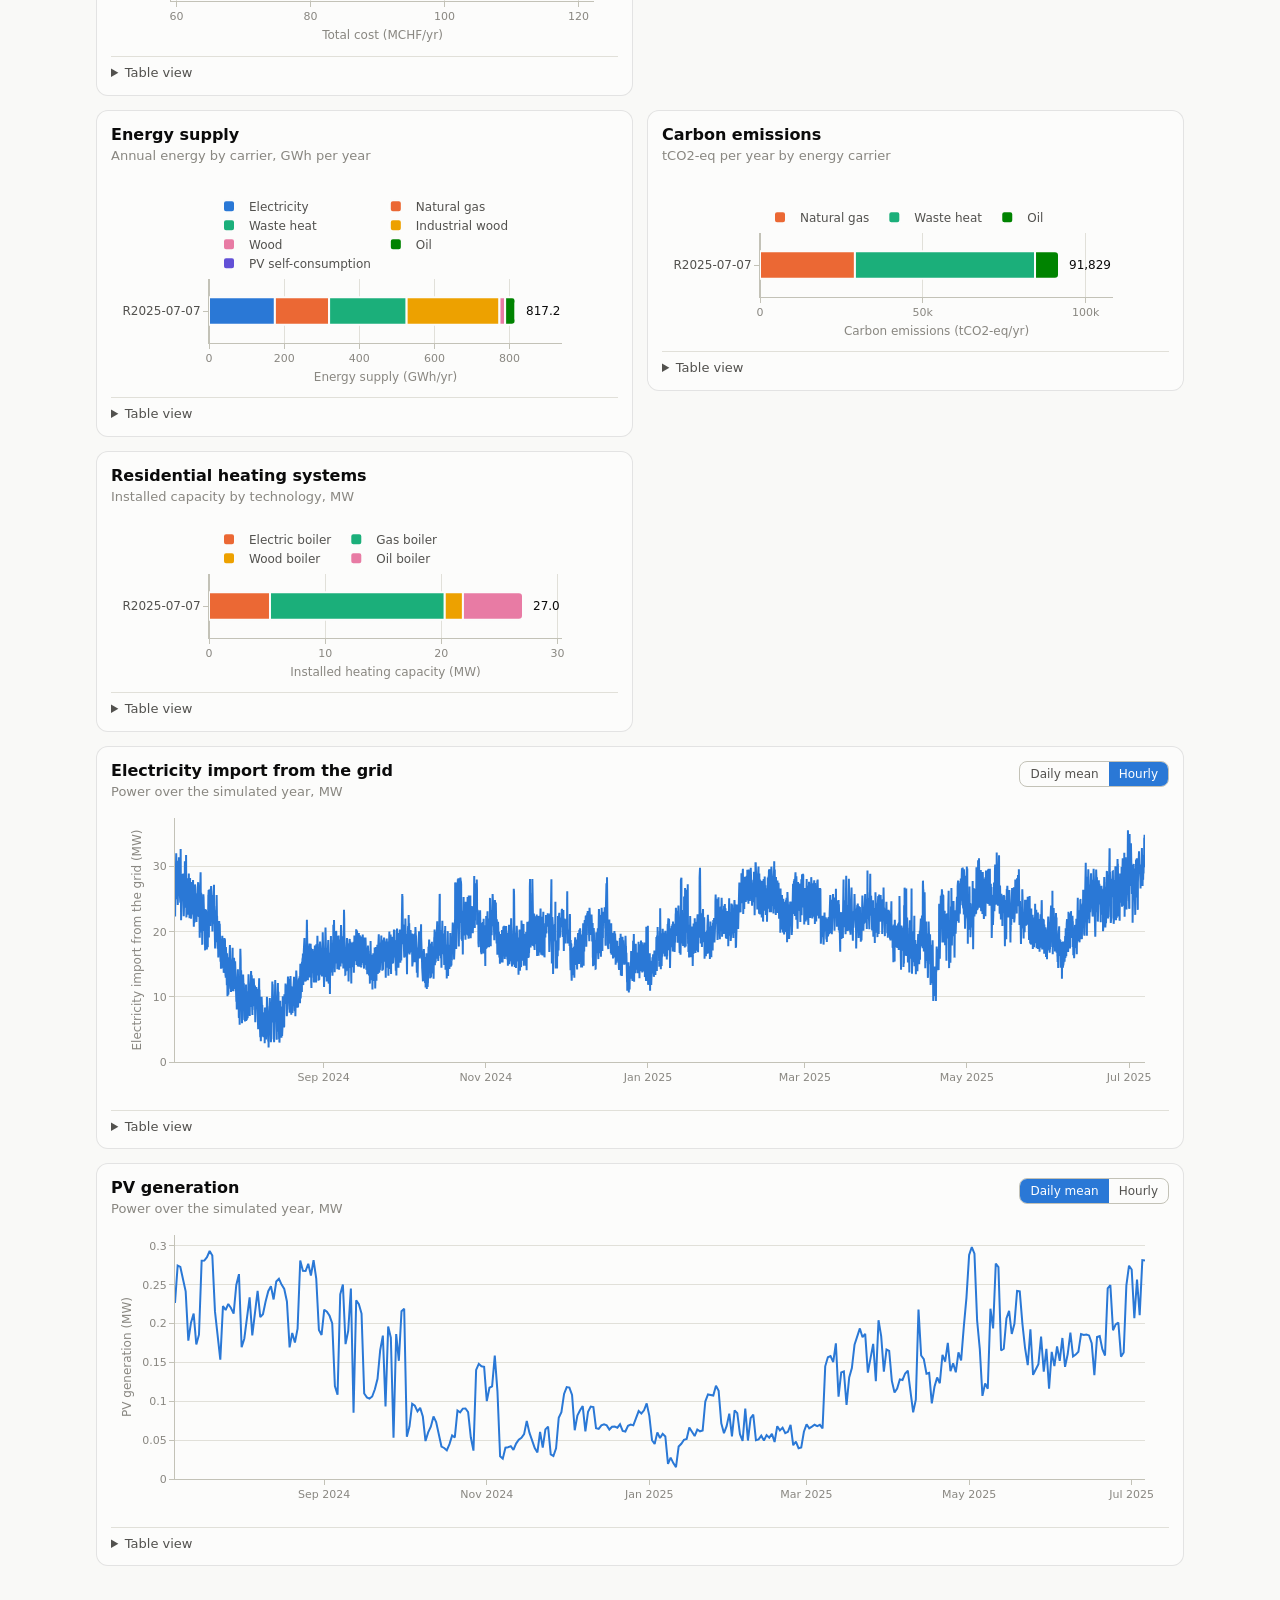
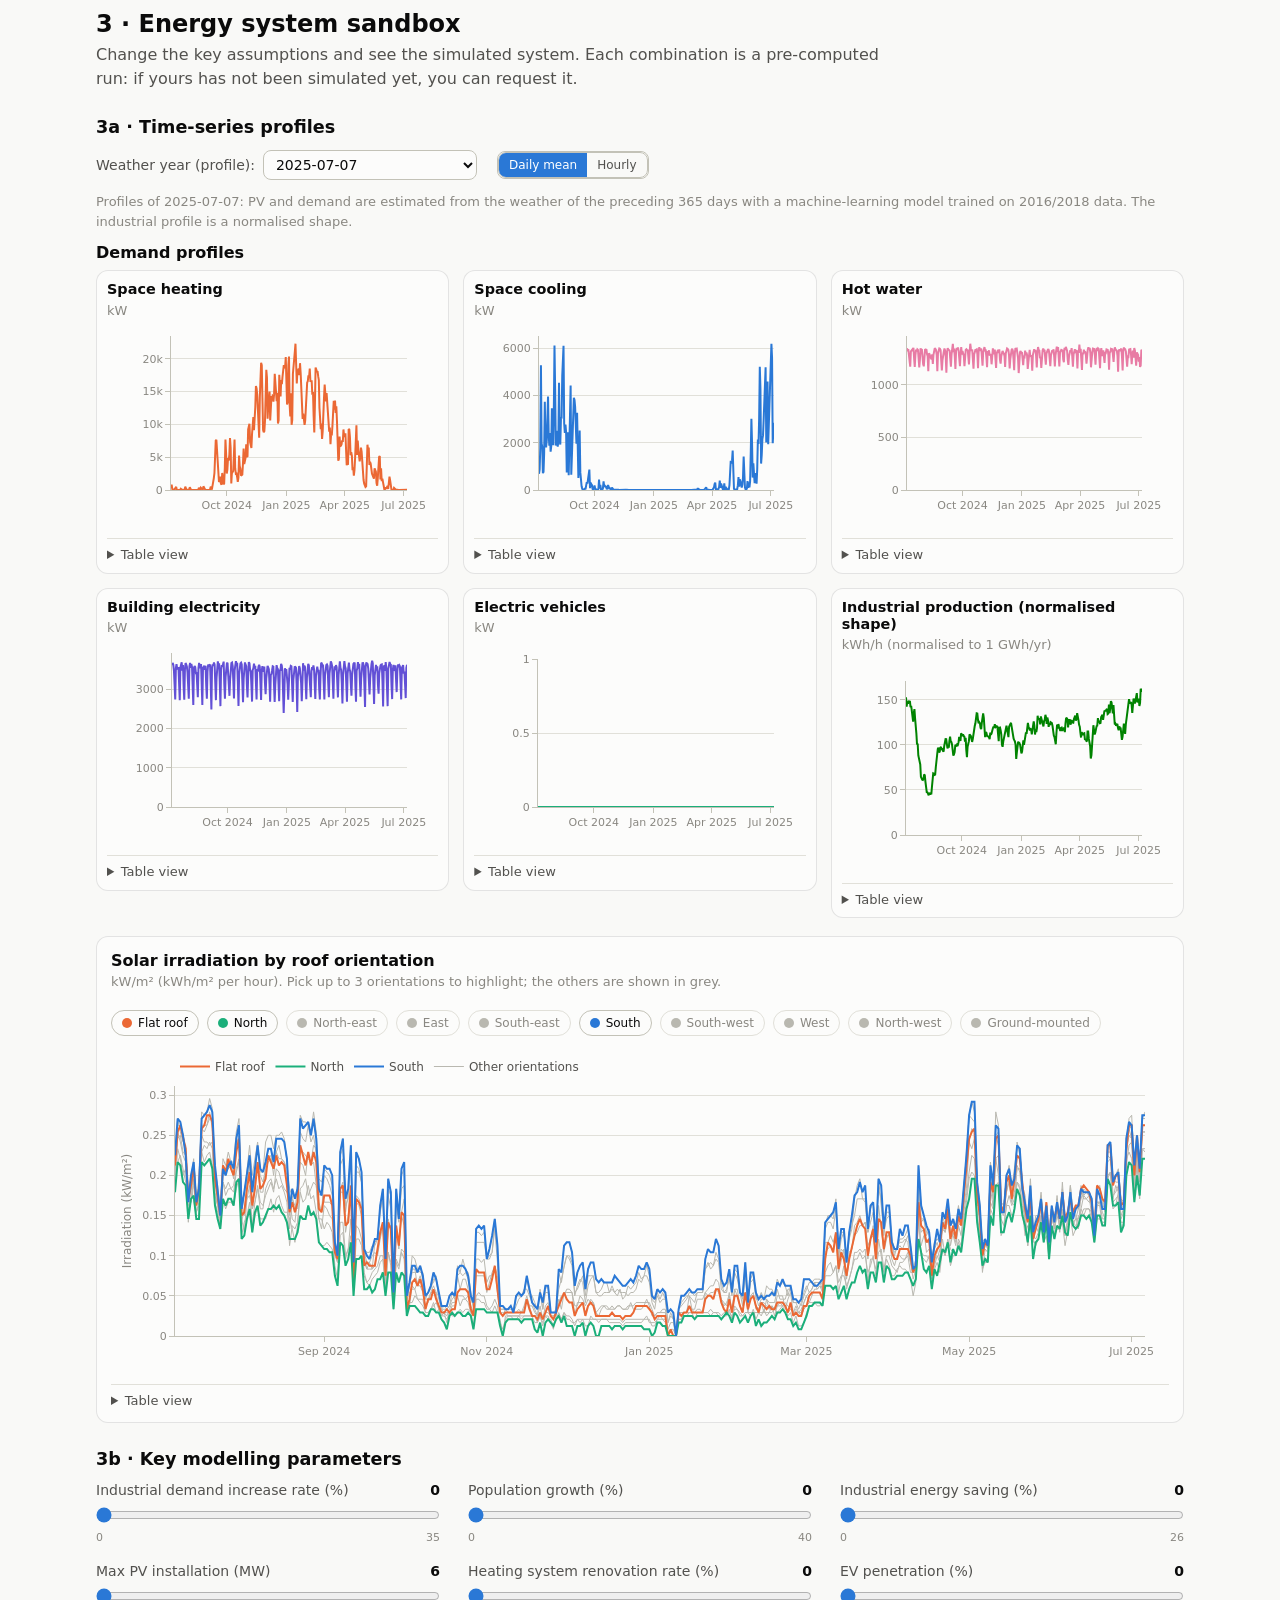
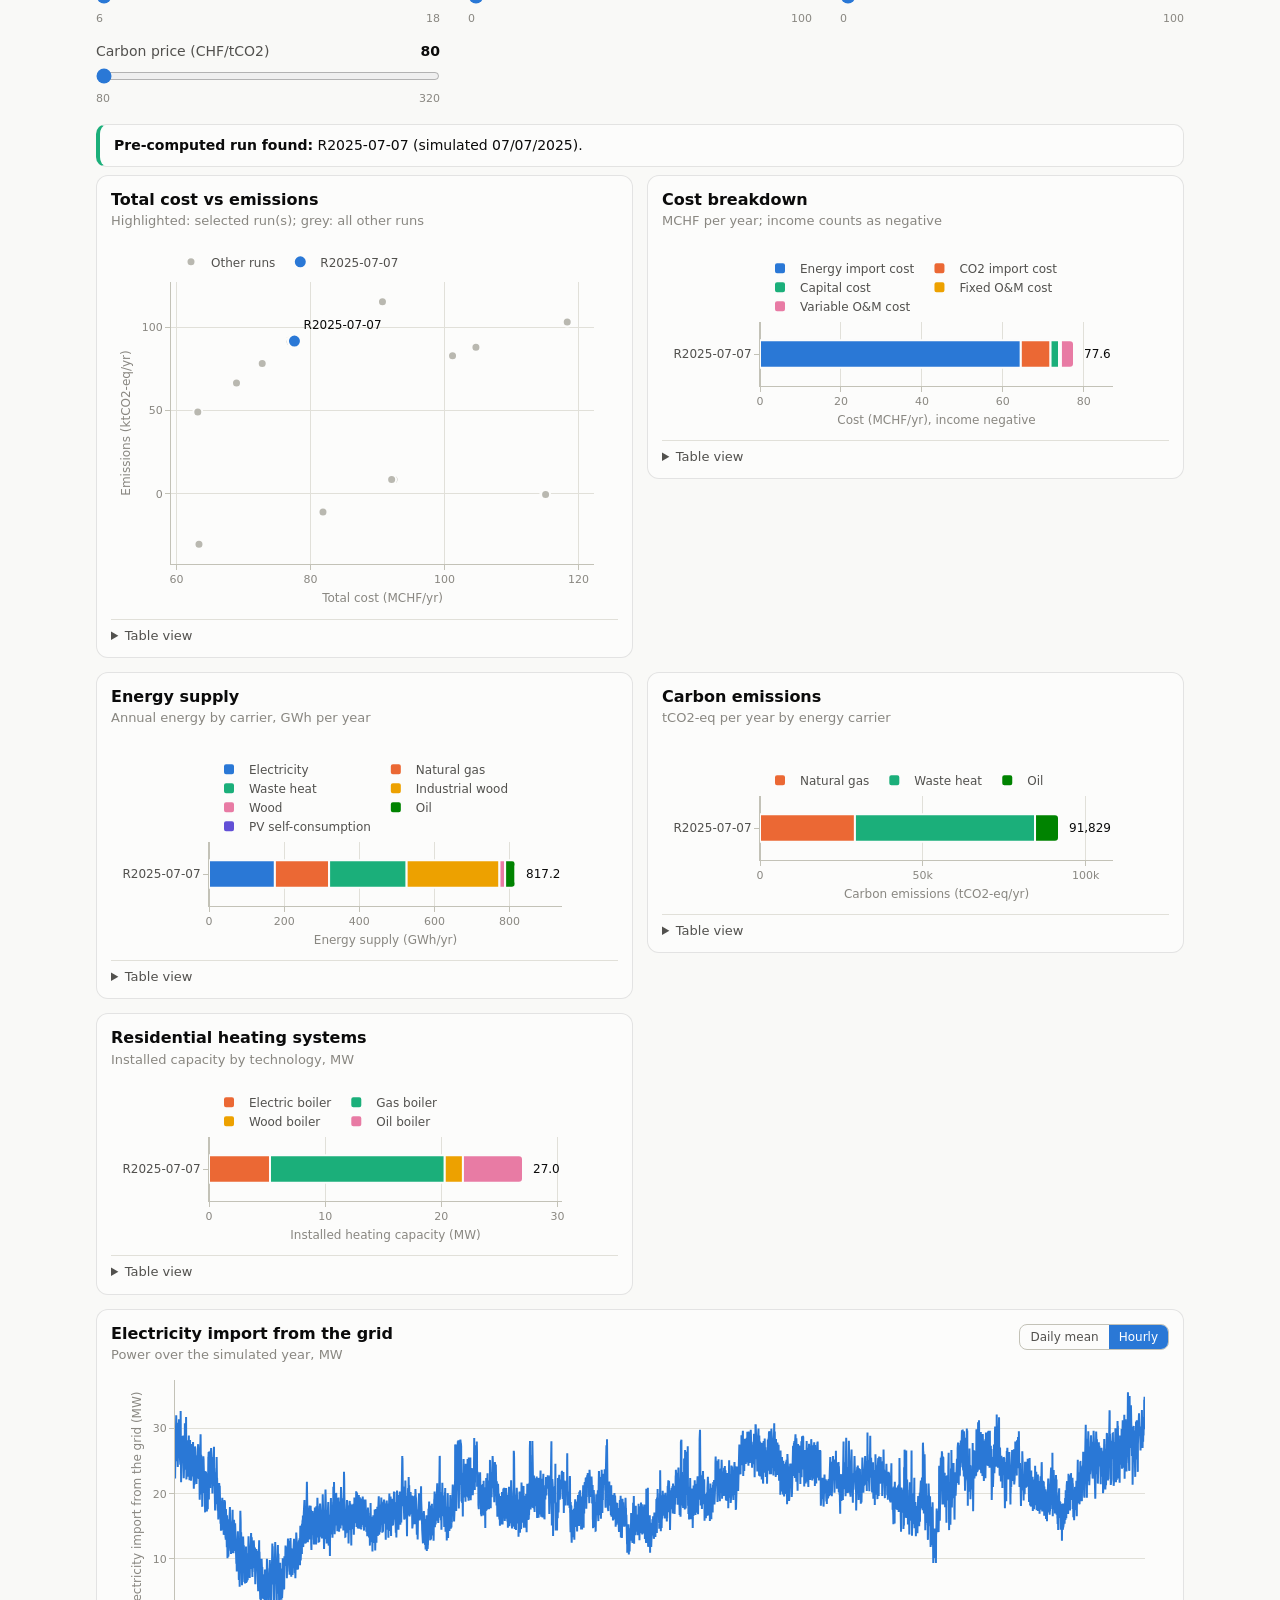
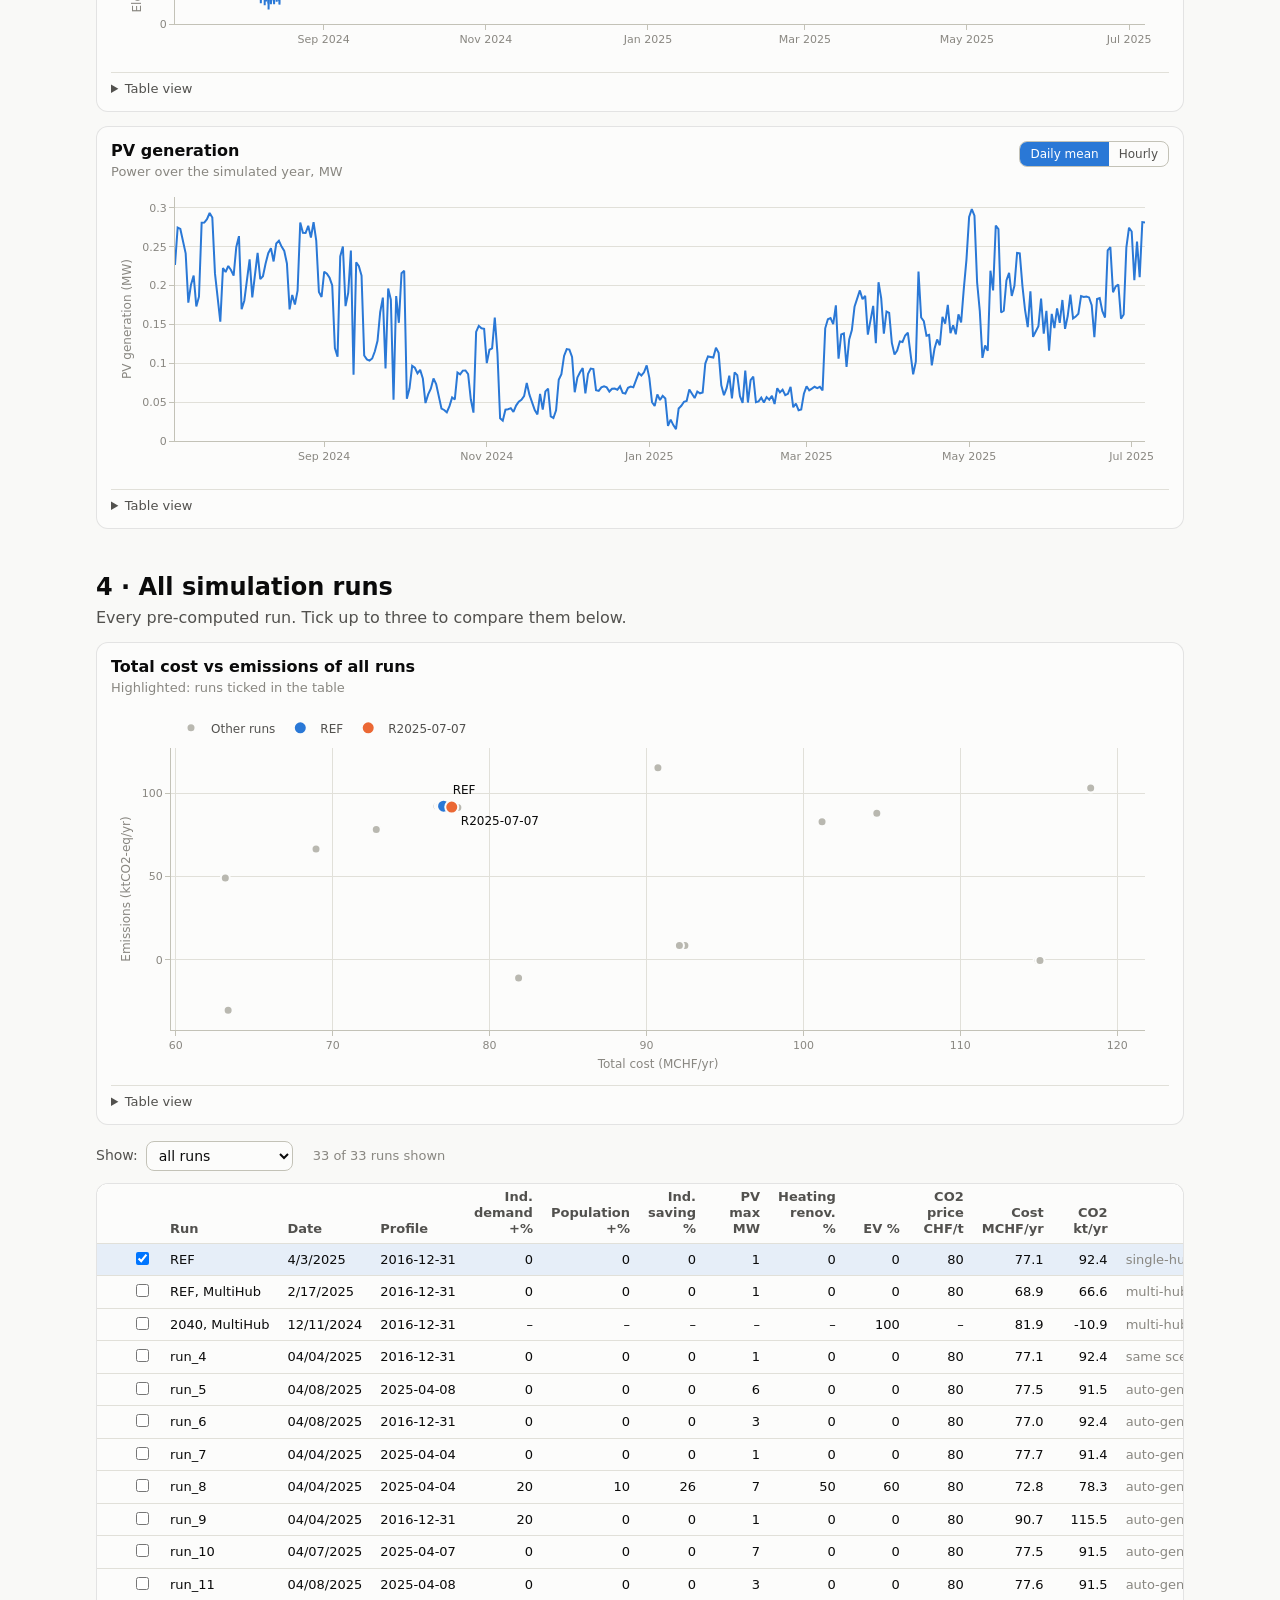
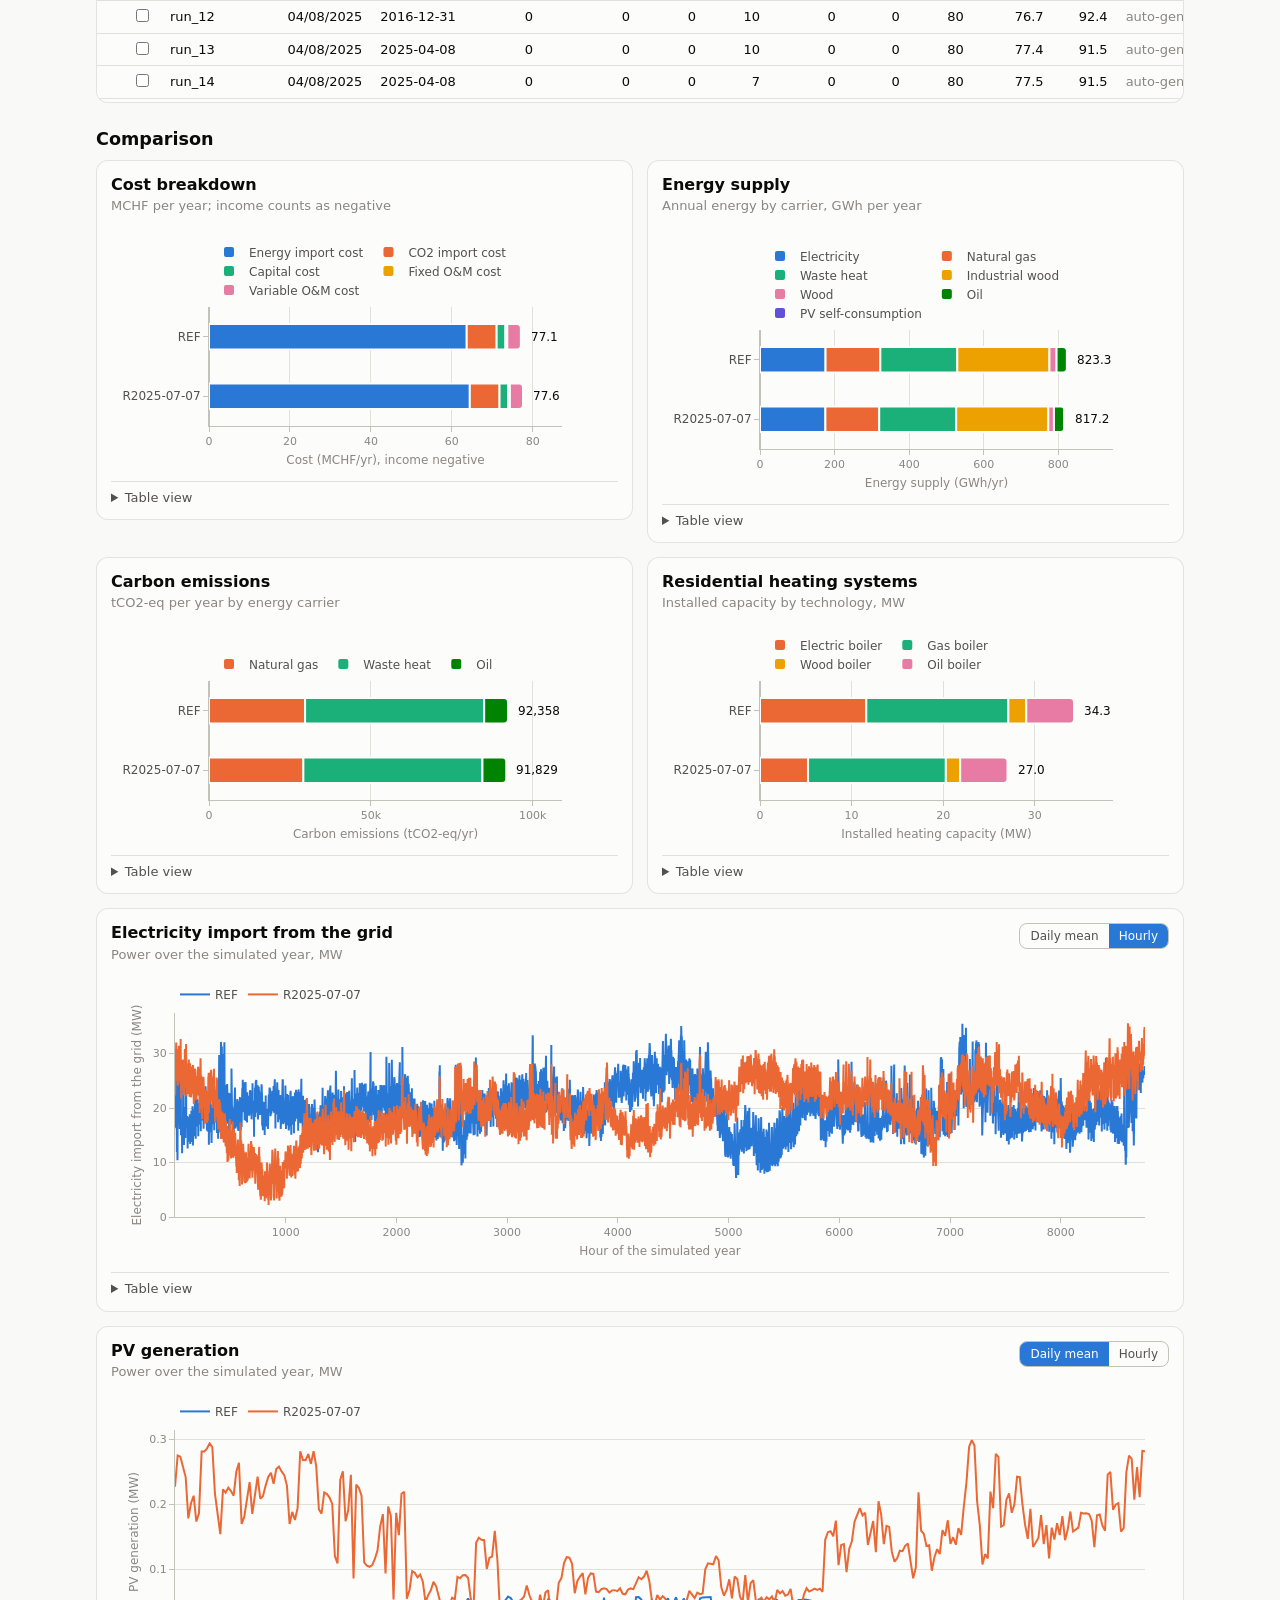
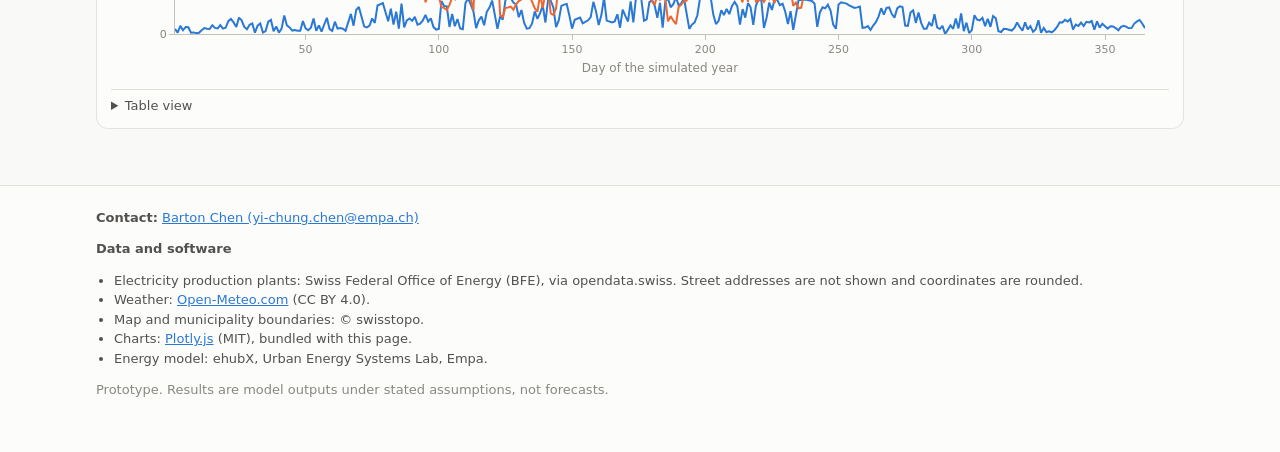
==== commit 89d37402: "Solar irradiation of all roof orientations in one chart (kW/m²); show the whole map in the header" ====
--- a/site/index.html
+++ b/site/index.html
@@ -9,21 +9,27 @@
 </head>
 <body>
   <header class="hero">
-    <div class="hero-map" role="img" aria-label="Topographic map of Stein, Sisseln, Eiken and Münchwilen"><small>Map: &copy; swisstopo</small></div>
     <div class="wrap hero-body">
-      <div>
-        <span class="badge">Prototype</span>
-        <h1>Sisslerfeld energy system digital twin</h1>
+      <div class="hero-text">
+        <div>
+          <span class="badge">Prototype</span>
+          <h1>Sisslerfeld energy system digital twin</h1>
+        </div>
+        <p class="lead" style="color:var(--text-2);max-width:78ch;margin:0">
+          An output of the NCCR Sisslerfeld project, developed by the Urban Energy Systems Lab, Empa.
+          Explore how the energy system of the Sisslerfeld area behaves today and under different
+          assumptions for industry, population, PV, heating, mobility and carbon price.
+        </p>
+        <div class="logos">
+          <img src="assets/nccr_logo.png" alt="NCCR">
+          <img src="assets/empa_logo.png" alt="Empa">
+        </div>
       </div>
-      <p class="lead" style="color:var(--text-2);max-width:78ch;margin:0">
-        An output of the NCCR Sisslerfeld project, developed by the Urban Energy Systems Lab, Empa.
-        Explore how the energy system of the Sisslerfeld area behaves today and under different
-        assumptions for industry, population, PV, heating, mobility and carbon price.
-      </p>
-      <div class="logos">
-        <img src="assets/nccr_logo.png" alt="NCCR">
-        <img src="assets/empa_logo.png" alt="Empa">
-      </div>
+      <figure class="hero-map">
+        <img src="assets/sisslerfeld_map.png" width="732" height="562"
+             alt="Topographic map of the Sisslerfeld area: Stein, Sisseln, Eiken and Münchwilen">
+        <figcaption>Map: &copy; swisstopo</figcaption>
+      </figure>
     </div>
   </header>
 
@@ -101,8 +107,7 @@
         <p class="meta" id="profile-meta"></p>
         <h3 style="margin:12px 0 8px">Demand profiles</h3>
         <div class="grid three" id="profile-demand"></div>
-        <h3 style="margin:18px 0 8px">Solar irradiation by roof orientation</h3>
-        <div class="grid three" id="profile-solar"></div>
+        <div class="grid" id="profile-solar" style="margin-top:18px"></div>
 
         <h3 class="group">3b &middot; Key modelling parameters</h3>
         <div class="sliders" id="sliders"></div>
--- a/site/css/style.css
+++ b/site/css/style.css
@@ -58,15 +58,22 @@
 
 /* ---- header */
 .hero { background: var(--surface); border-bottom: 1px solid var(--grid); }
-.hero-map {
-  height: 220px; background: center / cover no-repeat url("../assets/sisslerfeld_map.png");
-  position: relative; border-bottom: 1px solid var(--grid);
+/* the whole map is shown (never cropped), at most at its native 732 px so it stays sharp */
+.hero-body {
+  padding: 24px 16px; display: grid; gap: 20px 32px; align-items: center;
+  grid-template-columns: minmax(0, 1fr) minmax(0, 520px);
 }
-.hero-map small {
+.hero-text { display: grid; gap: 12px; }
+.hero-map { margin: 0; position: relative; border: 1px solid var(--grid); border-radius: 12px; overflow: hidden; }
+.hero-map img { display: block; width: 100%; height: auto; }
+.hero-map figcaption {
   position: absolute; right: 8px; bottom: 6px; font-size: 11px; color: #0b0b0b;
   background: rgba(255, 255, 255, .75); padding: 1px 6px; border-radius: 4px;
 }
-.hero-body { padding: 24px 0 20px; display: grid; gap: 12px; }
+@media (max-width: 860px) {
+  .hero-body { grid-template-columns: minmax(0, 1fr); }
+  .hero-map { order: -1; max-width: 732px; }
+}
 .badge {
   display: inline-block; font-size: 12px; font-weight: 600; letter-spacing: .02em; color: var(--text-2);
   border: 1px solid var(--axis); border-radius: 999px; padding: 1px 10px; margin-bottom: 6px;
@@ -109,7 +116,7 @@
 .card {
   background: var(--surface); border: 1px solid var(--border); border-radius: 12px; padding: 14px 14px 8px; min-width: 0;
 }
-.card > header { display: flex; justify-content: space-between; gap: 10px; align-items: flex-start; margin-bottom: 4px; }
+.card > header { display: flex; flex-wrap: wrap; justify-content: space-between; gap: 10px; align-items: flex-start; margin-bottom: 4px; }
 .card .sub { color: var(--muted); font-size: 13px; margin: 2px 0 0; }
 .card .plot { width: 100%; }
 .card.small { padding: 10px 10px 4px; }
@@ -135,6 +142,13 @@
   font: inherit; font-size: 12px; padding: 3px 10px; border: 0; background: none; color: var(--text-2); cursor: pointer;
 }
 .seg button[aria-pressed="true"] { background: var(--accent); color: var(--accent-ink); }
+.chips { display: flex; flex-wrap: wrap; gap: 6px; }
+.chips button {
+  font: inherit; font-size: 12px; padding: 3px 10px; border: 1px solid var(--grid); border-radius: 999px;
+  background: none; color: var(--muted); cursor: pointer; display: inline-flex; align-items: center; gap: 6px;
+}
+.chips button[aria-pressed="true"] { border-color: var(--axis); color: var(--text); }
+.chips .sw { width: 10px; height: 10px; border-radius: 50%; }
 .toolbar { display: flex; flex-wrap: wrap; gap: 12px 20px; align-items: center; margin: 12px 0; }
 .toolbar label { font-size: 14px; color: var(--text-2); display: flex; gap: 8px; align-items: center; }
 select {
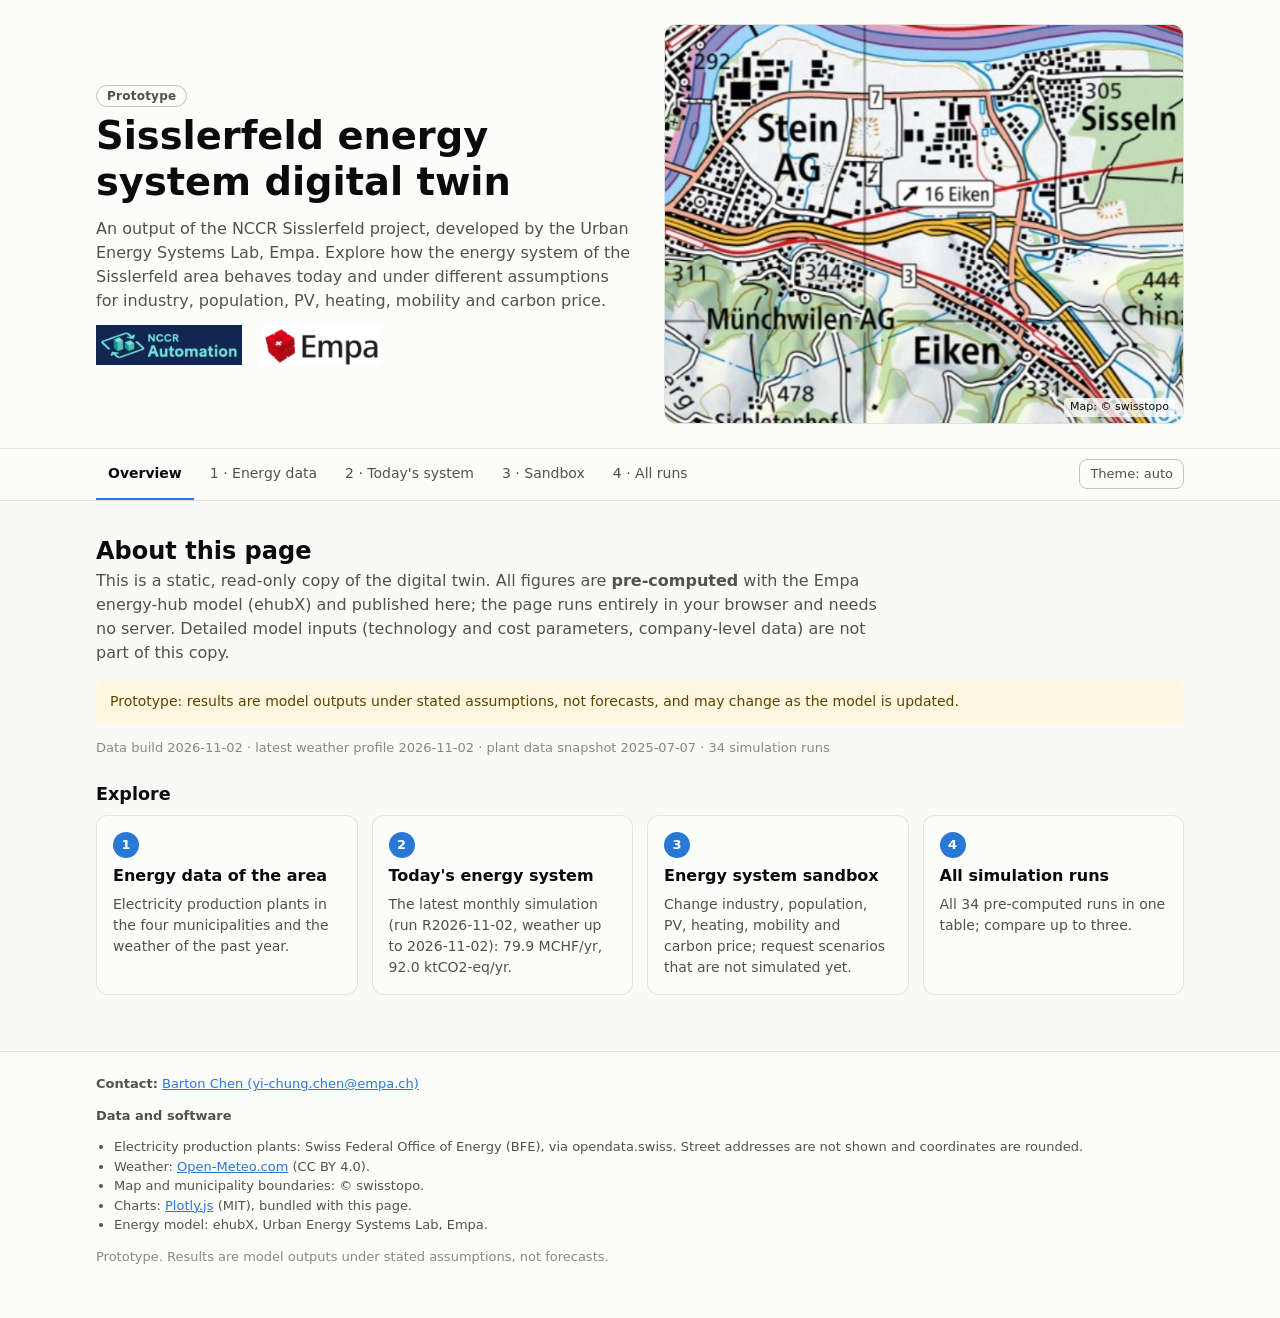
==== commit 8a5ce5b2: "Split the page into an overview and four pages; add the 2026-11-02 run - index.html (overview with l" ====
--- a/site/index.html
+++ b/site/index.html
@@ -7,7 +7,7 @@
   <meta name="description" content="Interactive, public view of the energy system digital twin of the Sisslerfeld area (NCCR / Empa). Pre-computed simulation results; no live data processing.">
   <link rel="stylesheet" href="css/style.css">
 </head>
-<body>
+<body data-page="home">
   <header class="hero">
     <div class="wrap hero-body">
       <div class="hero-text">
@@ -33,13 +33,13 @@
     </div>
   </header>
 
-  <nav class="topnav" aria-label="Sections">
+  <nav class="topnav" aria-label="Pages">
     <div class="wrap">
-      <a href="#about">About</a>
-      <a href="#live">1 &middot; Energy data</a>
-      <a href="#today">2 &middot; Today's system</a>
-      <a href="#sandbox">3 &middot; Sandbox</a>
-      <a href="#runs">4 &middot; All runs</a>
+      <a href="index.html" class="brand" aria-current="page">Overview</a>
+      <a href="data.html">1 &middot; Energy data</a>
+      <a href="today.html">2 &middot; Today's system</a>
+      <a href="sandbox.html">3 &middot; Sandbox</a>
+      <a href="runs.html">4 &middot; All runs</a>
       <span class="spacer"></span>
       <button id="theme-btn" type="button" aria-label="Switch colour theme">Theme: auto</button>
     </div>
@@ -60,103 +60,35 @@
         </p>
         <div class="notice" id="data-notice"></div>
         <p class="meta" id="about-meta"></p>
-      </div>
-    </section>
 
-    <section class="block" id="live">
-      <div class="wrap">
-        <h2>1 &middot; Energy data of the area</h2>
-        <p class="lead">Electricity production plants in Stein, Eiken, Münchwilen and Sisseln, and the past year's weather
-          that drives the simulated PV and demand profiles.</p>
-
-        <h3 class="group">1a &middot; Electricity production plants</h3>
-        <p class="meta" id="plants-meta"></p>
-        <div class="grid two" id="plants-grid"></div>
-        <div style="margin-top:14px" id="plants-map"></div>
-
-        <h3 class="group">1b &middot; Weather, past 365 days</h3>
-        <p class="meta" id="weather-meta"></p>
-        <div class="grid two" id="weather-grid"></div>
-      </div>
-    </section>
-
-    <section class="block" id="today">
-      <div class="wrap">
-        <h2>2 &middot; Today's energy system</h2>
-        <p class="lead">Simulation of the Sisslerfeld energy system with the operation of the past 365 days
-          (single-hub model, cost-minimising). Results of the latest reference run.</p>
-        <p class="meta" id="today-meta"></p>
-        <div id="today-tiles"></div>
-        <div id="today-results"></div>
-      </div>
-    </section>
-
-    <section class="block" id="sandbox">
-      <div class="wrap">
-        <h2>3 &middot; Energy system sandbox</h2>
-        <p class="lead">Change the key assumptions and see the simulated system. Each combination is a pre-computed
-          run: if yours has not been simulated yet, you can request it.</p>
-
-        <h3 class="group">3a &middot; Time-series profiles</h3>
-        <div class="toolbar">
-          <label>Weather year (profile):
-            <select id="profile-select"></select>
-          </label>
-          <span class="seg" id="profile-res" role="group" aria-label="Time resolution"></span>
+        <h3 class="group">Explore</h3>
+        <div class="explore">
+          <a class="go" href="data.html">
+            <span class="n">1</span><strong>Energy data of the area</strong>
+            <span>Electricity production plants in the four municipalities and the weather of the past year.</span>
+          </a>
+          <a class="go" href="today.html">
+            <span class="n">2</span><strong>Today's energy system</strong>
+            <span id="go-today">The latest monthly simulation with the weather of the past 365 days.</span>
+          </a>
+          <a class="go" href="sandbox.html">
+            <span class="n">3</span><strong>Energy system sandbox</strong>
+            <span>Change industry, population, PV, heating, mobility and carbon price; request scenarios that are not simulated yet.</span>
+          </a>
+          <a class="go" href="runs.html">
+            <span class="n">4</span><strong>All simulation runs</strong>
+            <span id="go-runs">Every pre-computed run in one table; compare up to three.</span>
+          </a>
         </div>
-        <p class="meta" id="profile-meta"></p>
-        <h3 style="margin:12px 0 8px">Demand profiles</h3>
-        <div class="grid three" id="profile-demand"></div>
-        <div class="grid" id="profile-solar" style="margin-top:18px"></div>
-
-        <h3 class="group">3b &middot; Key modelling parameters</h3>
-        <div class="sliders" id="sliders"></div>
-        <div id="match-status"></div>
-        <div id="sandbox-results"></div>
-      </div>
-    </section>
-
-    <section class="block" id="runs">
-      <div class="wrap">
-        <h2>4 &middot; All simulation runs</h2>
-        <p class="lead">Every pre-computed run. Tick up to three to compare them below.</p>
-        <div id="runs-overview"></div>
-        <div class="toolbar" style="margin-top:16px">
-          <label>Show:
-            <select id="runs-filter">
-              <option value="all">all runs</option>
-              <option value="single-hub">single-hub runs</option>
-              <option value="multi-hub">multi-hub runs</option>
-            </select>
-          </label>
-          <span class="meta" id="runs-count"></span>
-        </div>
-        <div class="runs-wrap"><table class="runs" id="runs-table"></table></div>
-        <h3 class="group">Comparison</h3>
-        <div id="runs-compare"></div>
       </div>
     </section>
   </main>
 
-  <footer>
-    <div class="wrap">
-      <p><strong>Contact:</strong> <a id="contact-link" href="#"></a></p>
-      <p><strong>Data and software</strong></p>
-      <ul>
-        <li>Electricity production plants: Swiss Federal Office of Energy (BFE), via opendata.swiss. Street addresses are not shown and coordinates are rounded.</li>
-        <li>Weather: <a href="https://open-meteo.com/">Open-Meteo.com</a> (CC BY 4.0).</li>
-        <li>Map and municipality boundaries: &copy; swisstopo.</li>
-        <li>Charts: <a href="https://plotly.com/javascript/">Plotly.js</a> (MIT), bundled with this page.</li>
-        <li>Energy model: ehubX, Urban Energy Systems Lab, Empa.</li>
-      </ul>
-      <p class="meta">Prototype. Results are model outputs under stated assumptions, not forecasts. <span id="repo-link"></span></p>
-    </div>
-  </footer>
+  <footer id="site-footer"></footer>
 
   <script src="config.js"></script>
   <script src="js/data.js"></script>
   <script src="data/manifest.js"></script>
-  <script src="vendor/plotly-cartesian.min.js"></script>
   <script src="js/charts.js"></script>
   <script src="js/app.js"></script>
 </body>
--- a/site/css/style.css
+++ b/site/css/style.css
@@ -93,6 +93,8 @@
   border-bottom: 2px solid transparent;
 }
 .topnav a:hover { color: var(--text); border-bottom-color: var(--axis); }
+.topnav a[aria-current="page"] { color: var(--text); border-bottom-color: var(--accent); font-weight: 600; }
+.topnav a.brand { font-weight: 650; }
 .topnav .spacer { flex: 1; }
 .topnav button {
   font: inherit; font-size: 13px; color: var(--text-2); background: none; border: 1px solid var(--axis);
@@ -107,6 +109,25 @@
   background: var(--warn-bg); color: var(--warn-ink); border-radius: 10px; padding: 12px 14px; font-size: 14px; margin: 14px 0;
 }
 .meta { color: var(--muted); font-size: 13px; }
+
+/* ---- overview: links to the pages */
+.explore { display: grid; gap: 14px; grid-template-columns: repeat(auto-fit, minmax(min(100%, 240px), 1fr)); }
+.explore a.go {
+  display: grid; gap: 6px; align-content: start; padding: 16px; text-decoration: none; color: var(--text-2); font-size: 14px;
+  background: var(--surface); border: 1px solid var(--border); border-radius: 12px;
+}
+.explore a.go:hover { border-color: var(--accent); }
+.explore a.go strong { color: var(--text); font-size: 1rem; }
+.explore a.go .n {
+  width: 26px; height: 26px; border-radius: 50%; display: grid; place-items: center; font-size: 13px; font-weight: 650;
+  background: var(--accent); color: var(--accent-ink);
+}
+
+/* ---- today: assumptions behind "today" */
+.assume { background: var(--surface); border: 1px solid var(--border); border-radius: 12px; padding: 14px 18px; margin: 16px 0; }
+.assume h3 { font-size: 1rem; margin-bottom: 6px; }
+.assume ul { margin: 0; padding-left: 18px; display: grid; gap: 6px; font-size: 14px; color: var(--text-2); max-width: 100ch; }
+.assume strong { color: var(--text); }
 h3.group { margin: 26px 0 10px; font-size: 1.1rem; }
 
 /* ---- cards & grids */
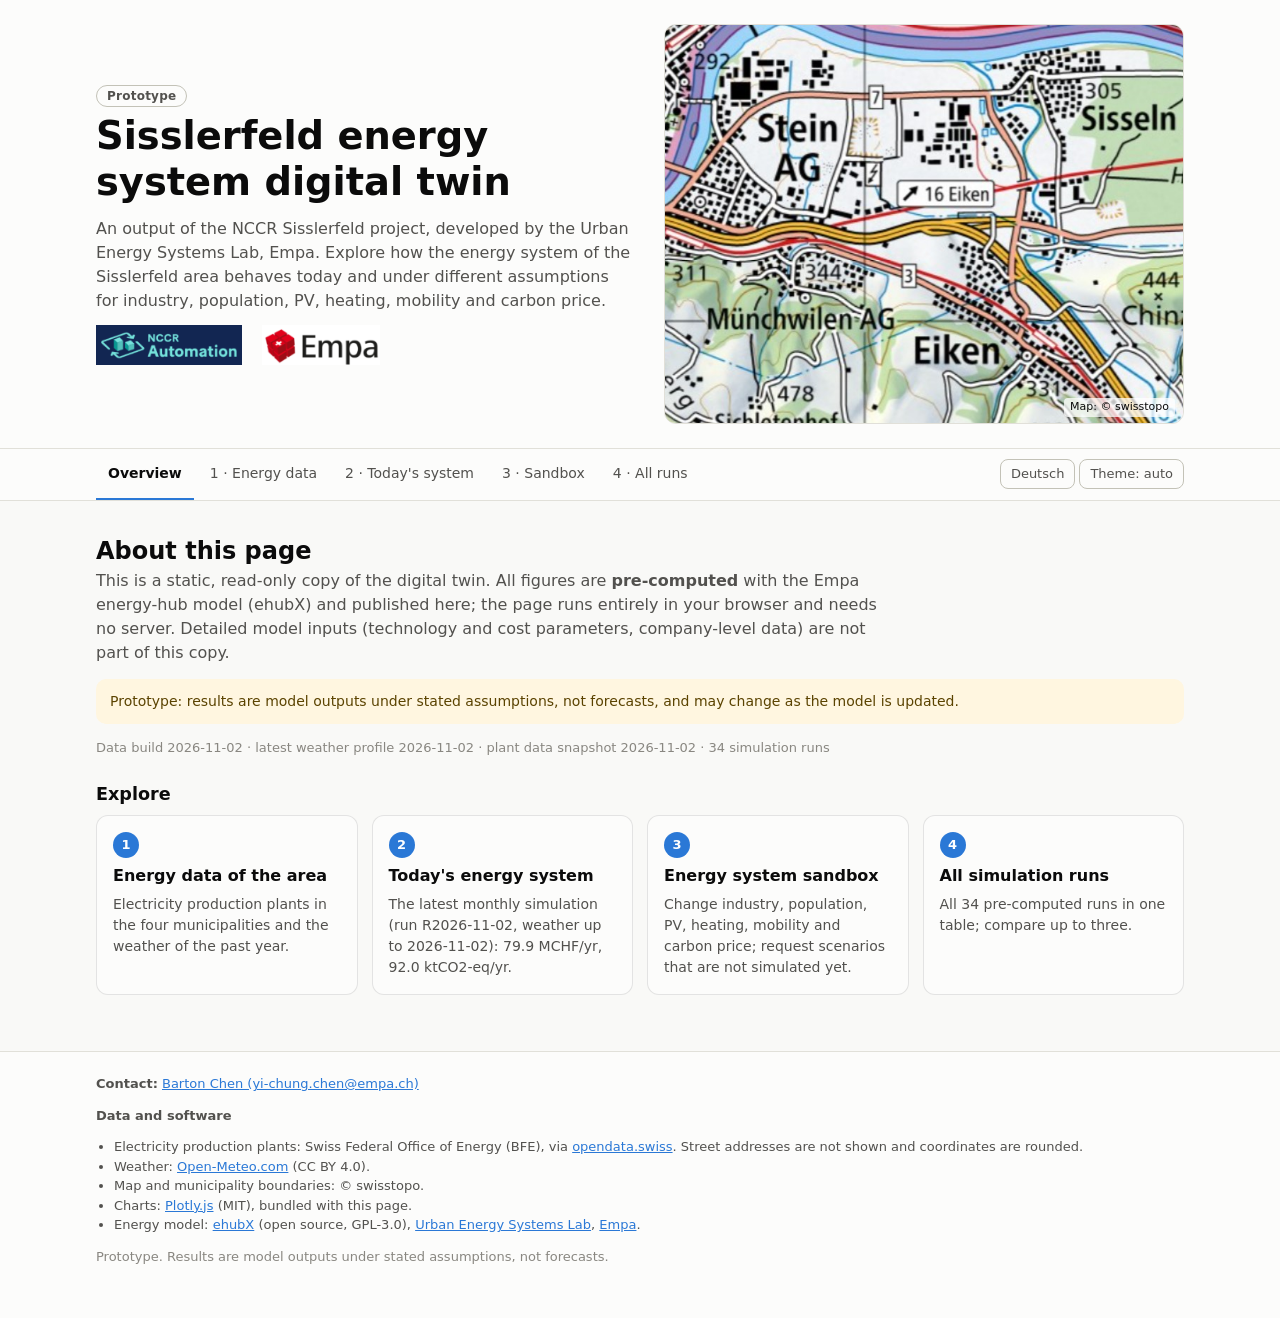
==== commit 7ed9202c: "German (Switzerland) version of all pages: language switch, translations in js/i18n.js, Swiss number" ====
--- a/site/index.html
+++ b/site/index.html
@@ -3,7 +3,7 @@
 <head>
   <meta charset="utf-8">
   <meta name="viewport" content="width=device-width, initial-scale=1">
-  <title>Sisslerfeld Energy Digital Twin</title>
+  <title data-i18n="title.home">Sisslerfeld Energy Digital Twin</title>
   <meta name="description" content="Interactive, public view of the energy system digital twin of the Sisslerfeld area (NCCR / Empa). Pre-computed simulation results; no live data processing.">
   <link rel="stylesheet" href="css/style.css">
 </head>
@@ -12,10 +12,10 @@
     <div class="wrap hero-body">
       <div class="hero-text">
         <div>
-          <span class="badge">Prototype</span>
-          <h1>Sisslerfeld energy system digital twin</h1>
+          <span class="badge" data-i18n="hero.badge">Prototype</span>
+          <h1 data-i18n="hero.h1">Sisslerfeld energy system digital twin</h1>
         </div>
-        <p class="lead" style="color:var(--text-2);max-width:78ch;margin:0">
+        <p class="lead" data-i18n="hero.lead" style="color:var(--text-2);max-width:78ch;margin:0">
           An output of the NCCR Sisslerfeld project, developed by the Urban Energy Systems Lab, Empa.
           Explore how the energy system of the Sisslerfeld area behaves today and under different
           assumptions for industry, population, PV, heating, mobility and carbon price.
@@ -28,31 +28,32 @@
       <figure class="hero-map">
         <img src="assets/sisslerfeld_map.png" width="732" height="562"
              alt="Topographic map of the Sisslerfeld area: Stein, Sisseln, Eiken and Münchwilen">
-        <figcaption>Map: &copy; swisstopo</figcaption>
+        <figcaption data-i18n="hero.map">Map: &copy; swisstopo</figcaption>
       </figure>
     </div>
   </header>
 
   <nav class="topnav" aria-label="Pages">
     <div class="wrap">
-      <a href="index.html" class="brand" aria-current="page">Overview</a>
-      <a href="data.html">1 &middot; Energy data</a>
-      <a href="today.html">2 &middot; Today's system</a>
-      <a href="sandbox.html">3 &middot; Sandbox</a>
-      <a href="runs.html">4 &middot; All runs</a>
+      <a href="index.html" data-i18n="nav.home" class="brand" aria-current="page">Overview</a>
+      <a href="data.html" data-i18n="nav.data">1 &middot; Energy data</a>
+      <a href="today.html" data-i18n="nav.today">2 &middot; Today's system</a>
+      <a href="sandbox.html" data-i18n="nav.sandbox">3 &middot; Sandbox</a>
+      <a href="runs.html" data-i18n="nav.runs">4 &middot; All runs</a>
       <span class="spacer"></span>
+      <button id="lang-btn" type="button" lang="de">Deutsch</button>
       <button id="theme-btn" type="button" aria-label="Switch colour theme">Theme: auto</button>
     </div>
   </nav>
 
   <div id="fatal" role="alert"></div>
-  <noscript>This page needs JavaScript to draw its charts.</noscript>
+  <noscript data-i18n="noscript">This page needs JavaScript to draw its charts.</noscript>
 
   <main>
     <section class="block" id="about">
       <div class="wrap">
-        <h2>About this page</h2>
-        <p class="lead">
+        <h2 data-i18n="about.h2">About this page</h2>
+        <p class="lead" data-i18n="about.lead">
           This is a static, read-only copy of the digital twin. All figures are <strong>pre-computed</strong>
           with the Empa energy-hub model (ehubX) and published here; the page runs entirely in your browser
           and needs no server. Detailed model inputs (technology and cost parameters, company-level data) are
@@ -61,22 +62,22 @@
         <div class="notice" id="data-notice"></div>
         <p class="meta" id="about-meta"></p>
 
-        <h3 class="group">Explore</h3>
+        <h3 class="group" data-i18n="about.explore">Explore</h3>
         <div class="explore">
           <a class="go" href="data.html">
-            <span class="n">1</span><strong>Energy data of the area</strong>
-            <span>Electricity production plants in the four municipalities and the weather of the past year.</span>
+            <span class="n">1</span><strong data-i18n="go.data.t">Energy data of the area</strong>
+            <span data-i18n="go.data.d">Electricity production plants in the four municipalities and the weather of the past year.</span>
           </a>
           <a class="go" href="today.html">
-            <span class="n">2</span><strong>Today's energy system</strong>
+            <span class="n">2</span><strong data-i18n="go.today.t">Today's energy system</strong>
             <span id="go-today">The latest monthly simulation with the weather of the past 365 days.</span>
           </a>
           <a class="go" href="sandbox.html">
-            <span class="n">3</span><strong>Energy system sandbox</strong>
-            <span>Change industry, population, PV, heating, mobility and carbon price; request scenarios that are not simulated yet.</span>
+            <span class="n">3</span><strong data-i18n="go.sandbox.t">Energy system sandbox</strong>
+            <span data-i18n="go.sandbox.d">Change industry, population, PV, heating, mobility and carbon price; request scenarios that are not simulated yet.</span>
           </a>
           <a class="go" href="runs.html">
-            <span class="n">4</span><strong>All simulation runs</strong>
+            <span class="n">4</span><strong data-i18n="go.runs.t">All simulation runs</strong>
             <span id="go-runs">Every pre-computed run in one table; compare up to three.</span>
           </a>
         </div>
@@ -87,6 +88,7 @@
   <footer id="site-footer"></footer>
 
   <script src="config.js"></script>
+  <script src="js/i18n.js"></script>
   <script src="js/data.js"></script>
   <script src="data/manifest.js"></script>
   <script src="js/charts.js"></script>
--- a/site/css/style.css
+++ b/site/css/style.css
@@ -142,6 +142,8 @@
 .card .plot { width: 100%; }
 .card.small { padding: 10px 10px 4px; }
 .card.small h3 { font-size: .9rem; }
+.card .src { color: var(--muted); font-size: 12px; margin: 2px 0 4px; }
+.card .src a { color: var(--text-2); }
 details.tbl { margin-top: 4px; border-top: 1px solid var(--grid); padding: 6px 0 4px; }
 details.tbl summary { cursor: pointer; font-size: 13px; color: var(--text-2); }
 .tbl-body { overflow: auto; max-height: 320px; margin-top: 6px; }
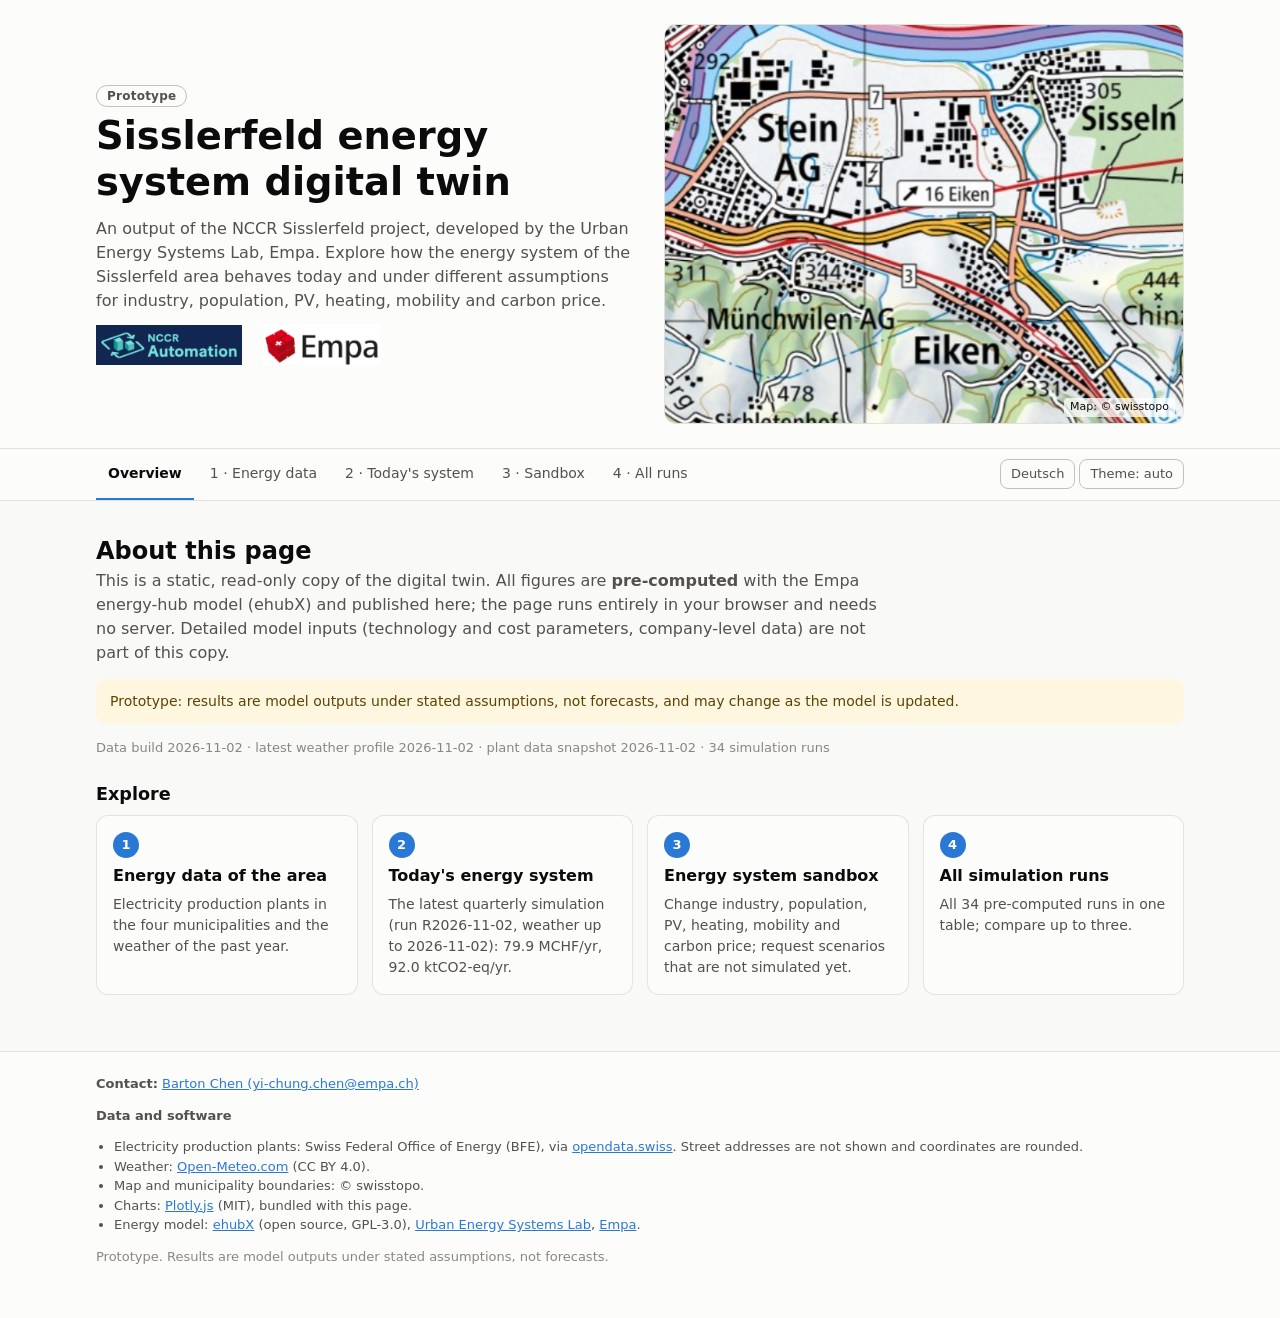
==== commit 0b6bc388: "Today's system is updated quarterly until the end of 2030" ====
--- a/site/index.html
+++ b/site/index.html
@@ -70,7 +70,7 @@
           </a>
           <a class="go" href="today.html">
             <span class="n">2</span><strong data-i18n="go.today.t">Today's energy system</strong>
-            <span id="go-today">The latest monthly simulation with the weather of the past 365 days.</span>
+            <span id="go-today">The latest quarterly simulation with the weather of the past 365 days.</span>
           </a>
           <a class="go" href="sandbox.html">
             <span class="n">3</span><strong data-i18n="go.sandbox.t">Energy system sandbox</strong>
